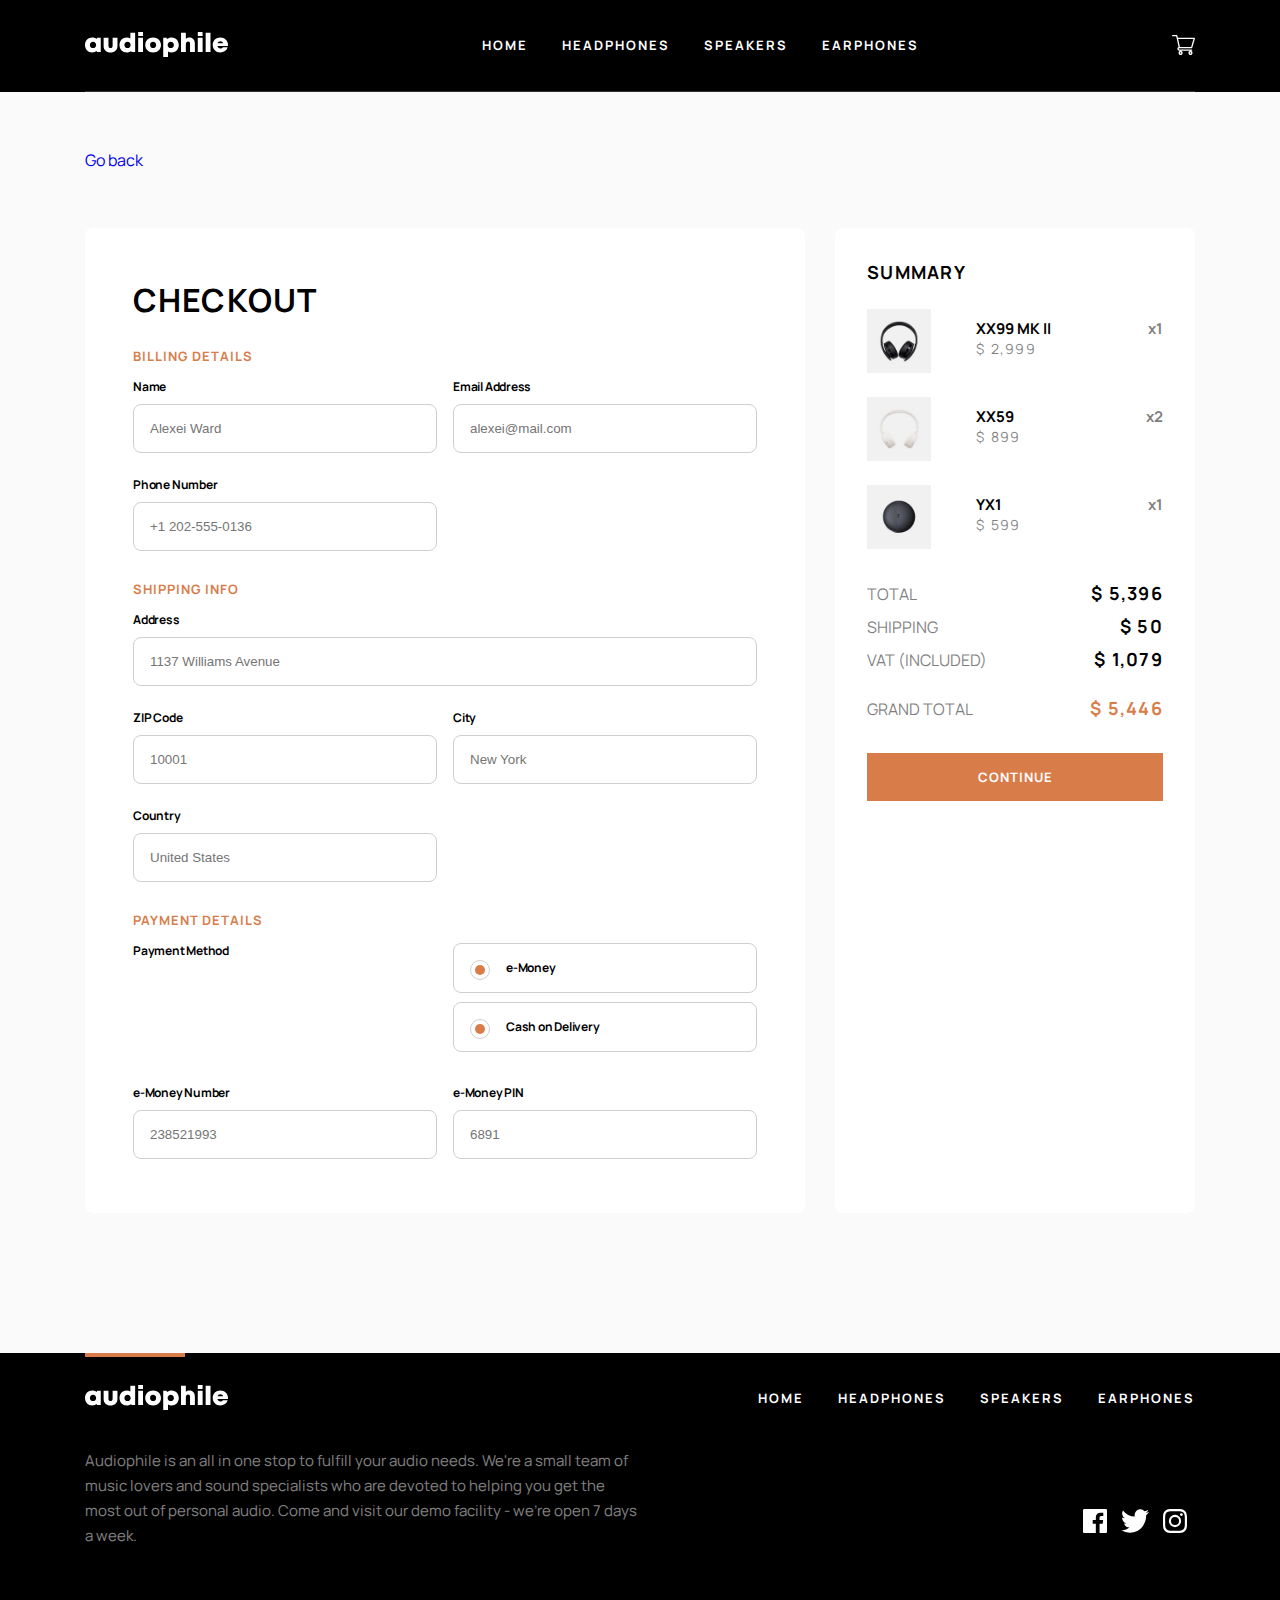
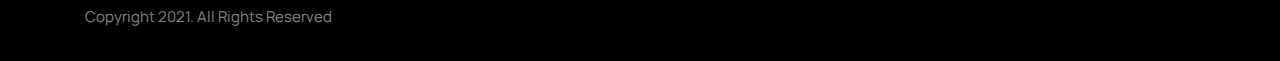
==== src/pages/checkout.html @ 38426586 "checkout page," ====
<!DOCTYPE html>
<html lang="en">
  <head>
    <meta charset="UTF-8" />
    <meta http-equiv="X-UA-Compatible" content="IE=edge" />
    <meta name="viewport" content="width=device-width, initial-scale=1.0" />
    <title>Audiophile</title>
    <link rel="stylesheet" href="../../assets/css/global.css" />
  </head>
  <body id="checkout-body">
    <header id="categories-header">
      <div class="container">
        <div class="logo">
          <a href="index.html">
            <img src="../../assets/images/shared/desktop/logo.svg" alt="logo" />
          </a>
        </div>
        <nav>
          <ul>
            <li>
              <a href="../../index.html">home</a>
            </li>
            <li>
              <a href="headphones.html">headphones</a>
            </li>
            <li>
              <a href="speakers.html">speakers</a>
            </li>
            <li>
              <a href="earphones.html">earphones</a>
            </li>
          </ul>
        </nav>
        <div class="cart" id="myBtn">
          <a href="#">
            <img
              src="../../assets/images/shared/desktop/icon-cart.svg"
              alt="cart"
            />
          </a>
        </div>
      </div>
    </header>
    <main>
      <section class="go-back">
        <div class="container">
          <a href="../../index.html">Go back</a>
        </div>
      </section>
      <section class="checkout">
        <div class="container">
          <form>
            <div class="checkout-details">
              <h1>checkout</h1>
              <fieldset class="billing-details">
                <legend>billing details</legend>
                <div class="fields">
                  <div class="input">
                    <label for="name">Name</label>
                    <input type="text" name="name" placeholder="Alexei Ward" />
                  </div>
                  <div class="input">
                    <label for="email">Email Address</label>
                    <input
                      type="email"
                      name="email"
                      placeholder="alexei@mail.com"
                    />
                  </div>
                  <div class="input">
                    <label for="phone">Phone Number</label>
                    <input
                      type="number"
                      name="phone"
                      placeholder="+1 202-555-0136"
                    />
                  </div>
                </div>
              </fieldset>
              <fieldset class="shipping-info">
                <legend>shipping info</legend>
                <div class="fields">
                  <div class="input">
                    <label for="address">Address</label>
                    <input
                      type="text"
                      name="address"
                      placeholder="1137 Williams Avenue"
                    />
                  </div>
                  <div class="input">
                    <label for="zip">ZIP Code</label>
                    <input type="number" name="zip" placeholder="10001" />
                  </div>
                  <div class="input">
                    <label for="city">City</label>
                    <input type="text" name="city" placeholder="New York" />
                  </div>
                  <div class="input">
                    <label for="country">Country</label>
                    <input
                      type="text"
                      name="country"
                      placeholder="United States"
                    />
                  </div>
                </div>
              </fieldset>
              <fieldset class="payment-details">
                <legend>payment details</legend>
                <div class="fields">
                  <div class="input">
                    <label for="name">Payment Method</label>
                  </div>
                  <div class="input">
                    <label class="method-radio">
                      <input type="radio" value="e-Money" name="Payment Details"/>
                      <div aria-hidden="true" class="radio-custom default-radio"></div>
                      e-Money
                    </label>
                    <label class="method-radio">
                      <input type="radio" value="Cash on Delivery" name="Payment Details"/>
                      <div aria-hidden="true" class="radio-custom"></div>
                      Cash on Delivery
                    </label>
                  </div>
                  <div class="input emoney-method">
                    <label for="emoney">e-Money Number</label>
                    <input
                      type="number"
                      name="emoney"
                      placeholder="238521993"
                    />
                  </div>
                  <div class="input emoney-method">
                    <label for="pin">e-Money PIN</label>
                    <input type="number" name="pin" placeholder="6891" />
                  </div>
                  <div class="cash-on-delivery hidden">
                      <img src="../../assets/images/shared/desktop/icon-cash-on-delivery.svg" alt="cash">
                      <p>The ‘Cash on Delivery’ option enables you to pay in cash when our delivery courier arrives at your residence. Just make sure your address is correct so that your order will not be cancelled.</p>
                  </div>
                </div>
              </fieldset>
            </div>
            <div class="summary">
                <h2>summary</h2>
                <div class="products">
                    <div class="product">
                        <img src="../../assets/images/cart/image-xx99-mark-two-headphones.jpg" alt="speaker">
                        <div class="info">
                            <div class="title">
                                <p class="product-title">XX99 MK II</p>
                                <p class="count">x1</p>
                            </div>
                            <div class="price">
                                <span>2,999</span>
                            </div>
                        </div>
                    </div>
                    <div class="product">
                        <img src="../../assets/images/cart/image-xx59-headphones.jpg" alt="speaker">
                        <div class="info">
                            <div class="title">
                                <p class="product-title">XX59</p>
                                <p class="count">x2</p>
                            </div>
                            <div class="price">
                                <span>899</span>
                            </div>
                        </div>
                    </div>
                    <div class="product">
                        <img src="../../assets/images/cart/image-yx1-earphones.jpg" alt="speaker">
                        <div class="info">
                            <div class="title">
                                <p class="product-title">YX1</p>
                                <p class="count">x1</p>
                            </div>
                            <div class="price">
                                <span>599</span>
                            </div>
                        </div>
                    </div>
                </div>
                <div class="cart-info">
                    <div class="total">
                        <p>total</p>
                        <div class="price">
                            <span>5,396</span>
                        </div>
                    </div>
                    <div class="shipping">
                        <p>shipping</p>
                        <div class="price">
                            <span>50</span>
                        </div>
                    </div>
                    <div class="vat">
                        <p>vat (included)</p>
                        <div class="price">
                            <span>1,079</span>
                        </div>
                    </div>
                    <div class="grand-total">
                        <p>grand total</p>
                        <div class="price">
                            <span>5,446</span>
                        </div>
                    </div>
                </div>
                <div class="continue">
                    <button type="button">continue</button>
                </div>
            </div>
          </form>
        </div>
      </section>
    </main>

    <footer>
      <div class="container">
        <div class="rect"></div>
        <div class="navigation">
          <div class="logo">
            <a href="index.html">
              <img
                src="../../assets/images/shared/desktop/logo.svg"
                alt="logo"
              />
            </a>
          </div>
          <nav>
            <ul>
              <li>
                <a href="../../index.html">home</a>
              </li>
              <li>
                <a href="headphones.html">headphones</a>
              </li>
              <li>
                <a href="speakers.html">speakers</a>
              </li>
              <li>
                <a href="earphones.html">earphones</a>
              </li>
            </ul>
          </nav>
        </div>
        <div class="info">
          <div class="about">
            <p class="about-text">
              Audiophile is an all in one stop to fulfill your audio needs.
              We're a small team of music lovers and sound specialists who are
              devoted to helping you get the most out of personal audio. Come
              and visit our demo facility - we’re open 7 days a week.
            </p>
            <p class="copyright">Copyright 2021. All Rights Reserved</p>
          </div>
          <div class="social">
            <a href=""
              ><img
                src="../../assets/images/shared/desktop/icon-facebook.svg"
                alt="icon-facebook"
            /></a>
            <a href=""
              ><img
                src="../../assets/images/shared/desktop/icon-twitter.svg"
                alt="icon-twitter"
            /></a>
            <a href=""
              ><img
                src="../../assets/images/shared/desktop/icon-instagram.svg"
                alt="icon-instagram"
            /></a>
          </div>
        </div>
      </div>
    </footer>
    <script src="../js/script.js"></script>
  </body>
</html>
---- assets/css/global.css ----
/*#region fonts*/
@font-face {
  font-family: "Manrope-regular";
  src: url("../../assets/fonts/manrope-regular/Manrope-Regular.woff2") format("woff2"), url("../../assets/fonts/manrope-regular/Manrope-Regular.woff") format("woff"), url("../../assets/fonts/manrope-regular/Manrope-Regular.ttf") format("truetype");
  font-weight: normal;
  font-style: normal;
  font-display: swap;
}

@font-face {
  font-family: "Manrope-bold";
  src: url("../../assets/fonts/manrope-bold/Manrope-Bold.woff2") format("woff2"), url("../../assets/fonts/manrope-bold/Manrope-Bold.woff") format("woff"), url("../../assets/fonts/manrope-bold/Manrope-Bold.ttf") format("truetype");
  font-weight: bold;
  font-style: normal;
  font-display: swap;
}

/*#endregion fonts*/
/*#region colors*/
/*#endregion colors*/
/*#region mixins*/
/*#endregion mixins*/
/*#region resetScss*/
html,
body,
div,
span,
applet,
object,
iframe,
h1,
h2,
h3,
h4,
h5,
h6,
p,
blockquote,
pre,
a,
abbr,
acronym,
address,
big,
cite,
code,
del,
dfn,
em,
img,
ins,
kbd,
q,
s,
samp,
small,
strike,
strong,
sub,
sup,
tt,
var,
b,
u,
i,
center,
dl,
dt,
dd,
ol,
ul,
li,
fieldset,
form,
label,
legend,
table,
caption,
tbody,
tfoot,
thead,
tr,
th,
td,
article,
aside,
canvas,
details,
embed,
figure,
figcaption,
footer,
header,
hgroup,
menu,
nav,
output,
ruby,
section,
summary,
time,
mark,
audio,
video {
  margin: 0;
  padding: 0;
  border: 0;
  font-size: 100%;
  font: inherit;
  vertical-align: baseline;
}

/* HTML5 display-role reset for older browsers */
article,
aside,
details,
figcaption,
figure,
footer,
header,
hgroup,
menu,
nav,
section {
  display: block;
}

body {
  line-height: 1;
}

ol,
ul {
  list-style: none;
}

blockquote,
q {
  quotes: none;
}

blockquote:before, blockquote:after {
  content: "";
  content: none;
}

q:before, q:after {
  content: "";
  content: none;
}

table {
  border-collapse: collapse;
  border-spacing: 0;
}

a {
  text-decoration: none;
}

* {
  -webkit-box-sizing: border-box;
          box-sizing: border-box;
}

/*#endregion resetScss*/
.container {
  max-width: 1110px;
  width: 100%;
  margin: 0 auto;
}

.modal {
  position: fixed;
  /* Stay in place */
  z-index: 1;
  /* Sit on top */
  padding-top: 100px;
  /* Location of the box */
  left: 0;
  top: 0;
  width: 100%;
  /* Full width */
  height: 100%;
  /* Full height */
  overflow: auto;
  /* Enable scroll if needed */
  background-color: black;
  /* Fallback color */
  background-color: rgba(0, 0, 0, 0.4);
  /* Black w/ opacity */
}

/* Modal Content */
.modal-content {
  background-color: #fefefe;
  margin: auto;
  padding: 20px;
  border: 1px solid #888;
  width: 80%;
}

/* The Close Button */
.close {
  color: #aaaaaa;
  float: right;
  font-size: 28px;
  font-weight: bold;
}

.close:hover,
.close:focus {
  color: #000;
  text-decoration: none;
  cursor: pointer;
}

.price {
  margin-bottom: 50px;
}

.price span {
  font-family: "manrope-bold";
  font-size: 18px;
  line-height: 25px;
  letter-spacing: 1.28571px;
}

.price span::before {
  content: "$";
  margin-right: 5px;
}

#categories-header {
  background: #000;
}

section.category-heading {
  padding: 97px 0;
  background: #000;
}

section.category-heading .container h1 {
  font-family: "manrope-bold";
  color: #fff;
  font-size: 40px;
  line-height: 44px;
  text-align: center;
  letter-spacing: 1.42857px;
  text-transform: uppercase;
}

section.headphones-first, section.headphones-second, section.headphones-third {
  margin: 160px 0;
}

section.headphones-first .container, section.headphones-second .container, section.headphones-third .container {
  display: -webkit-box;
  display: -ms-flexbox;
  display: flex;
  -webkit-box-pack: justify;
      -ms-flex-pack: justify;
          justify-content: space-between;
  -webkit-box-align: center;
      -ms-flex-align: center;
          align-items: center;
}

section.headphones-first .container div, section.headphones-second .container div, section.headphones-third .container div {
  width: 49%;
}

section.headphones-first .container img, section.headphones-second .container img, section.headphones-third .container img {
  width: 100%;
}

section.headphones-first .container .text-content, section.headphones-second .container .text-content, section.headphones-third .container .text-content {
  color: #000;
  width: 100%;
}

section.headphones-first .container .text-content h3, section.headphones-second .container .text-content h3, section.headphones-third .container .text-content h3 {
  line-height: 19px;
  letter-spacing: 10px;
  text-transform: uppercase;
  opacity: 0.5;
}

section.headphones-first .container .text-content h1, section.headphones-second .container .text-content h1, section.headphones-third .container .text-content h1 {
  font-family: "manrope-bold";
  font-size: 56px;
  line-height: 58px;
  letter-spacing: 2px;
  text-transform: uppercase;
  margin: 24px 0;
}

section.headphones-first .container .text-content p, section.headphones-second .container .text-content p, section.headphones-third .container .text-content p {
  opacity: 0.75;
  font-size: 15px;
  line-height: 25px;
  margin-bottom: 40px;
}

section.headphones-first .container .text-content button, section.headphones-second .container .text-content button, section.headphones-third .container .text-content button {
  text-transform: uppercase;
  border: none;
  outline: none;
  background: #d87d4a;
  color: #fff;
  font-family: "manrope-bold";
  font-size: 13px;
  line-height: 18px;
  letter-spacing: 1px;
  padding: 15px 30px;
  cursor: pointer;
}

section.headphones-first .container .text-content button:hover, section.headphones-second .container .text-content button:hover, section.headphones-third .container .text-content button:hover {
  background: #fbaf85;
}

section.headphones-first .container div, section.headphones-second .container div, section.headphones-third .container div {
  width: 45%;
}

section.headphones-first h3, section.headphones-second h3, section.headphones-third h3 {
  color: #d87d4a;
}

section.categories-audio-gear {
  margin: 160px 0;
}

section.earphones-first {
  margin: 160px 0;
}

section.earphones-first .container {
  display: -webkit-box;
  display: -ms-flexbox;
  display: flex;
  -webkit-box-pack: justify;
      -ms-flex-pack: justify;
          justify-content: space-between;
  -webkit-box-align: center;
      -ms-flex-align: center;
          align-items: center;
}

section.earphones-first .container div {
  width: 49%;
}

section.earphones-first .container img {
  width: 100%;
}

section.earphones-first .container .text-content {
  color: #000;
  width: 100%;
}

section.earphones-first .container .text-content h3 {
  line-height: 19px;
  letter-spacing: 10px;
  text-transform: uppercase;
  opacity: 0.5;
}

section.earphones-first .container .text-content h1 {
  font-family: "manrope-bold";
  font-size: 56px;
  line-height: 58px;
  letter-spacing: 2px;
  text-transform: uppercase;
  margin: 24px 0;
}

section.earphones-first .container .text-content p {
  opacity: 0.75;
  font-size: 15px;
  line-height: 25px;
  margin-bottom: 40px;
}

section.earphones-first .container .text-content button {
  text-transform: uppercase;
  border: none;
  outline: none;
  background: #d87d4a;
  color: #fff;
  font-family: "manrope-bold";
  font-size: 13px;
  line-height: 18px;
  letter-spacing: 1px;
  padding: 15px 30px;
  cursor: pointer;
}

section.earphones-first .container .text-content button:hover {
  background: #fbaf85;
}

section.earphones-first .container div {
  width: 45%;
}

section.earphones-first h3 {
  color: #d87d4a;
}

section.speakers-first, section.speakers-second {
  margin: 160px 0;
}

section.speakers-first .container, section.speakers-second .container {
  display: -webkit-box;
  display: -ms-flexbox;
  display: flex;
  -webkit-box-pack: justify;
      -ms-flex-pack: justify;
          justify-content: space-between;
  -webkit-box-align: center;
      -ms-flex-align: center;
          align-items: center;
}

section.speakers-first .container div, section.speakers-second .container div {
  width: 49%;
}

section.speakers-first .container img, section.speakers-second .container img {
  width: 100%;
}

section.speakers-first .container .text-content, section.speakers-second .container .text-content {
  color: #000;
  width: 100%;
}

section.speakers-first .container .text-content h3, section.speakers-second .container .text-content h3 {
  line-height: 19px;
  letter-spacing: 10px;
  text-transform: uppercase;
  opacity: 0.5;
}

section.speakers-first .container .text-content h1, section.speakers-second .container .text-content h1 {
  font-family: "manrope-bold";
  font-size: 56px;
  line-height: 58px;
  letter-spacing: 2px;
  text-transform: uppercase;
  margin: 24px 0;
}

section.speakers-first .container .text-content p, section.speakers-second .container .text-content p {
  opacity: 0.75;
  font-size: 15px;
  line-height: 25px;
  margin-bottom: 40px;
}

section.speakers-first .container .text-content button, section.speakers-second .container .text-content button {
  text-transform: uppercase;
  border: none;
  outline: none;
  background: #d87d4a;
  color: #fff;
  font-family: "manrope-bold";
  font-size: 13px;
  line-height: 18px;
  letter-spacing: 1px;
  padding: 15px 30px;
  cursor: pointer;
}

section.speakers-first .container .text-content button:hover, section.speakers-second .container .text-content button:hover {
  background: #fbaf85;
}

section.speakers-first .container div, section.speakers-second .container div {
  width: 45%;
}

section.speakers-first h3, section.speakers-second h3 {
  color: #d87d4a;
}

section.go-back {
  margin: 60px 0;
}

section.headphones-first-detail {
  margin: 60px 0;
}

section.headphones-first-detail .container .text-container .text-content .buttons {
  width: 65%;
  display: -webkit-box;
  display: -ms-flexbox;
  display: flex;
}

section.headphones-first-detail .container .text-container .text-content .buttons .count {
  display: -webkit-box;
  display: -ms-flexbox;
  display: flex;
  -webkit-box-pack: start;
      -ms-flex-pack: start;
          justify-content: flex-start;
}

section.headphones-first-detail .container .text-container .text-content .buttons .count button,
section.headphones-first-detail .container .text-container .text-content .buttons .count input {
  width: 40px;
  padding: 0;
  background: #f1f1f1;
}

section.headphones-first-detail .container .text-container .text-content .buttons .count button {
  color: rgba(0, 0, 0, 0.25);
}

section.headphones-first-detail .container .text-container .text-content .buttons .count button:hover {
  color: #d87d4a;
  background: #e4e4e4;
}

section.headphones-first-detail .container .text-container .text-content .buttons .count input {
  border: 0;
  text-align: center;
}

section.headphones-first-detail .container .text-container .text-content .buttons .count input[type="number"]::-webkit-inner-spin-button {
  -webkit-appearance: none;
}

section.features .container {
  display: -webkit-box;
  display: -ms-flexbox;
  display: flex;
  -webkit-box-pack: justify;
      -ms-flex-pack: justify;
          justify-content: space-between;
}

section.features .container #features {
  width: 60%;
}

section.features .container #features p {
  margin-top: 32px;
  opacity: 0.5;
}

section.features .container div h2 {
  font-family: "manrope-bold";
  margin-bottom: 32px;
  font-size: 32px;
  line-height: 36px;
  letter-spacing: 1.14286px;
  text-transform: uppercase;
}

section.features .container #in-the-box {
  width: 30%;
}

section.features .container #in-the-box ul li {
  margin-bottom: 8px;
  color: rgba(0, 0, 0, 0.5);
}

section.features .container #in-the-box ul li span {
  color: #d87d4a;
  margin-right: 24px;
}

section.products-gallery {
  margin: 160px 0;
}

section.products-gallery .container {
  display: -ms-grid;
  display: grid;
  -ms-grid-rows: 1fr 1fr;
      grid-template-rows: 1fr 1fr;
  -ms-grid-columns: 445px 640px;
      grid-template-columns: 445px 640px;
  gap: 32px;
}

section.products-gallery .container div img {
  border-radius: 8px;
}

section.products-gallery .container #third {
  -ms-grid-column: 2;
  grid-column: 2;
  -ms-grid-row: 1;
  -ms-grid-row-span: 2;
  grid-row: 1/3;
}

section.also-like h2 {
  text-align: center;
  font-family: "manrope-bold";
  font-size: 32px;
  line-height: 36px;
  letter-spacing: 1.14286px;
  text-transform: uppercase;
  margin-bottom: 64px;
}

section.also-like .container {
  display: -ms-grid;
  display: grid;
  -ms-grid-columns: (minmax(350px, 1fr))[auto-fit];
      grid-template-columns: repeat(auto-fit, minmax(350px, 1fr));
  gap: 30px;
}

section.also-like .container .product-container {
  width: 100%;
  display: -webkit-box;
  display: -ms-flexbox;
  display: flex;
  -webkit-box-pack: justify;
      -ms-flex-pack: justify;
          justify-content: space-between;
  -webkit-box-align: center;
      -ms-flex-align: center;
          align-items: center;
  -webkit-box-orient: vertical;
  -webkit-box-direction: normal;
      -ms-flex-direction: column;
          flex-direction: column;
}

section.also-like .container .product-container .image-container {
  width: 100%;
}

section.also-like .container .product-container .image-container img {
  width: 100%;
  -o-object-fit: contain;
     object-fit: contain;
}

section.also-like .container .product-container h2 {
  font-family: "manrope-bold";
  font-size: 24px;
  line-height: 33px;
  text-align: center;
  letter-spacing: 1.71429px;
  text-transform: uppercase;
  margin: 40px 0;
}

section.also-like .container .product-container button {
  text-transform: uppercase;
  border: none;
  outline: none;
  background: #d87d4a;
  color: #fff;
  font-family: "manrope-bold";
  font-size: 13px;
  line-height: 18px;
  letter-spacing: 1px;
  padding: 15px 30px;
  cursor: pointer;
}

section.also-like .container .product-container button:hover {
  background: #fbaf85;
}

#checkout-body {
  background: #fafafa;
}

section.checkout {
  margin-bottom: 140px;
}

section.checkout .container form {
  display: -ms-grid;
  display: grid;
  -ms-grid-columns: 2fr 1fr;
      grid-template-columns: 2fr 1fr;
  gap: 30px;
}

section.checkout .container form .checkout-details {
  background: #fff;
  padding: 54px 48px;
  border-radius: 8px;
}

section.checkout .container form .checkout-details h1 {
  font-family: "manrope-bold";
  font-size: 32px;
  line-height: 36px;
  letter-spacing: 1.14286px;
  text-transform: uppercase;
}

section.checkout .container form .checkout-details fieldset {
  margin-top: 32px;
}

section.checkout .container form .checkout-details fieldset legend {
  font-family: "manrope-bold";
  text-transform: uppercase;
  color: #d87d4a;
  font-size: 0.8125rem;
  letter-spacing: 0.0581rem;
  margin-bottom: 1rem;
}

section.checkout .container form .checkout-details fieldset .fields {
  display: -ms-grid;
  display: grid;
  -ms-grid-columns: (minmax(280px, 1fr))[auto-fit];
      grid-template-columns: repeat(auto-fit, minmax(280px, 1fr));
  gap: 24px 16px;
}

section.checkout .container form .checkout-details fieldset .fields .input {
  display: -webkit-box;
  display: -ms-flexbox;
  display: flex;
  -webkit-box-orient: vertical;
  -webkit-box-direction: normal;
      -ms-flex-direction: column;
          flex-direction: column;
}

section.checkout .container form .checkout-details fieldset .fields .input label {
  font-family: "manrope-bold";
  margin-bottom: 9px;
  font-size: 12px;
  line-height: 16px;
  letter-spacing: -0.214286px;
}

section.checkout .container form .checkout-details fieldset .fields .input input {
  padding: 1rem 0 1rem 1rem;
  border: 1px solid #CFCFCF;
  border-radius: 8px;
}

section.checkout .container form .checkout-details .shipping-info .fields .input:first-child {
  -ms-grid-column: 1;
  -ms-grid-column-span: 2;
  grid-column: 1/3;
}

section.checkout .container form .checkout-details .payment-details .method-radio {
  border: 1px solid;
  border-color: #CFCFCF;
  padding: 1rem 0 1rem 3.25rem;
  border-radius: 0.5rem;
  font-size: 0.875rem;
  display: block;
  position: relative;
  margin-bottom: 1rem;
  cursor: pointer;
}

section.checkout .container form .checkout-details .payment-details .method-radio input {
  border: 0px;
  clip: rect(0px, 0px, 0px, 0px);
  height: 1px;
  width: 1px;
  margin: -1px;
  padding: 0px;
  overflow: hidden;
  white-space: nowrap;
  position: absolute;
}

section.checkout .container form .checkout-details .payment-details .method-radio .radio-custom {
  display: -webkit-box;
  display: -ms-flexbox;
  display: flex;
  -webkit-box-pack: center;
      -ms-flex-pack: center;
          justify-content: center;
  -webkit-box-align: center;
      -ms-flex-align: center;
          align-items: center;
  width: 20px;
  height: 20px;
  border: 1px solid;
  border-color: #CFCFCF;
  border-radius: 50%;
  position: absolute;
  left: 1rem;
}

section.checkout .container form .checkout-details .payment-details .method-radio .radio-custom::after {
  content: "";
  position: absolute;
  background: #d87d4a;
  width: 10px;
  height: 10px;
  border-radius: 50%;
  -webkit-transition: -webkit-transform 0.3s linear;
  transition: -webkit-transform 0.3s linear;
  transition: transform 0.3s linear;
  transition: transform 0.3s linear, -webkit-transform 0.3s linear;
}

section.checkout .container form .checkout-details .payment-details .cash-on-delivery {
  -ms-grid-column: 1;
  -ms-grid-column-span: 2;
  grid-column: 1/3;
  gap: 32px;
  display: -webkit-box;
  display: -ms-flexbox;
  display: flex;
}

section.checkout .container form .checkout-details .payment-details .hidden {
  display: none;
}

section.checkout .container form .summary {
  background: #fff;
  border-radius: 8px;
  padding: 32px;
}

section.checkout .container form .summary h2 {
  font-family: "manrope-bold";
  font-size: 18px;
  line-height: 25px;
  letter-spacing: 1.28571px;
  text-transform: uppercase;
}

section.checkout .container form .summary .products .product {
  display: -ms-grid;
  display: grid;
  -ms-grid-columns: 1fr 2fr;
      grid-template-columns: 1fr 2fr;
  -webkit-box-align: center;
      -ms-flex-align: center;
          align-items: center;
  margin-top: 24px;
  gap: 16px;
}

section.checkout .container form .summary .products .product img {
  width: 4rem;
}

section.checkout .container form .summary .products .product .info .title {
  display: -webkit-box;
  display: -ms-flexbox;
  display: flex;
  -webkit-box-pack: justify;
      -ms-flex-pack: justify;
          justify-content: space-between;
  font-family: "manrope-bold";
  font-size: 15px;
}

section.checkout .container form .summary .products .product .info .title .product-title {
  text-transform: uppercase;
}

section.checkout .container form .summary .products .product .info .title .count {
  opacity: 0.5;
}

section.checkout .container form .summary .products .product .info .price {
  margin-bottom: 0;
}

section.checkout .container form .summary .products .product .info .price span {
  font-family: "manrope-regular";
  font-size: 14px;
  opacity: 0.5;
}

section.checkout .container form .summary .cart-info {
  margin: 32px 0;
}

section.checkout .container form .summary .cart-info > div {
  display: -webkit-box;
  display: -ms-flexbox;
  display: flex;
  -webkit-box-pack: justify;
      -ms-flex-pack: justify;
          justify-content: space-between;
  -webkit-box-align: center;
      -ms-flex-align: center;
          align-items: center;
  margin-bottom: 8px;
}

section.checkout .container form .summary .cart-info > div p {
  text-transform: uppercase;
  opacity: 0.5;
}

section.checkout .container form .summary .cart-info > div .price {
  margin-bottom: 0;
}

section.checkout .container form .summary .cart-info .grand-total {
  margin-top: 24px;
}

section.checkout .container form .summary .cart-info .grand-total .price {
  color: #d87d4a;
}

section.checkout .container form .summary .continue button {
  text-transform: uppercase;
  border: none;
  outline: none;
  background: #d87d4a;
  color: #fff;
  font-family: "manrope-bold";
  font-size: 13px;
  line-height: 18px;
  letter-spacing: 1px;
  padding: 15px 30px;
  cursor: pointer;
  width: 100%;
}

section.checkout .container form .summary .continue button:hover {
  background: #fbaf85;
}

body {
  font-family: "manrope-regular";
}

body header {
  background: #191919;
  width: 100%;
}

body header .container {
  padding: 32px 0;
  border-bottom: 1px solid rgba(255, 255, 255, 0.2);
  display: -webkit-box;
  display: -ms-flexbox;
  display: flex;
  -webkit-box-pack: justify;
      -ms-flex-pack: justify;
          justify-content: space-between;
  -webkit-box-align: center;
      -ms-flex-align: center;
          align-items: center;
}

body header .container nav ul {
  display: -webkit-box;
  display: -ms-flexbox;
  display: flex;
}

body header .container nav ul li {
  margin: 0 17px;
}

body header .container nav ul li a {
  color: #fff;
  text-transform: uppercase;
  font-family: "manrope-bold";
  letter-spacing: 2px;
  line-height: 25px;
  font-size: 13px;
}

body header .container nav ul li a:hover {
  color: #d87d4a;
}

body main section.new-product {
  width: 100%;
  background: url("../../assets/images/home/desktop/image-hero.jpg") no-repeat;
  background-size: cover;
  background-position: bottom;
  padding: 225px 0;
}

body main section.new-product .container {
  display: -webkit-box;
  display: -ms-flexbox;
  display: flex;
  -webkit-box-pack: start;
      -ms-flex-pack: start;
          justify-content: flex-start;
  -webkit-box-align: center;
      -ms-flex-align: center;
          align-items: center;
}

body main section.new-product .container .text-content {
  width: 36%;
  color: #fff;
}

body main section.new-product .container .text-content h3 {
  line-height: 19px;
  letter-spacing: 10px;
  text-transform: uppercase;
  opacity: 0.5;
}

body main section.new-product .container .text-content h1 {
  font-family: "manrope-bold";
  font-size: 56px;
  line-height: 58px;
  letter-spacing: 2px;
  text-transform: uppercase;
  margin: 24px 0;
}

body main section.new-product .container .text-content p {
  width: 87%;
  opacity: 0.75;
  font-size: 15px;
  line-height: 25px;
  margin-bottom: 40px;
}

body main section.new-product .container .text-content button {
  text-transform: uppercase;
  border: none;
  outline: none;
  background: #d87d4a;
  color: #fff;
  font-family: "manrope-bold";
  font-size: 13px;
  line-height: 18px;
  letter-spacing: 1px;
  padding: 15px 30px;
  cursor: pointer;
}

body main section.new-product .container .text-content button:hover {
  background: #fbaf85;
}

body main section.products {
  margin-top: 120px;
}

body main section.products .container {
  display: -webkit-box;
  display: -ms-flexbox;
  display: flex;
  -webkit-box-pack: justify;
      -ms-flex-pack: justify;
          justify-content: space-between;
  position: relative;
}

body main section.products .container a div {
  display: -webkit-box;
  display: -ms-flexbox;
  display: flex;
  -webkit-box-pack: end;
      -ms-flex-pack: end;
          justify-content: flex-end;
  -webkit-box-align: center;
      -ms-flex-align: center;
          align-items: center;
  -webkit-box-orient: vertical;
  -webkit-box-direction: normal;
      -ms-flex-direction: column;
          flex-direction: column;
  width: 350px;
  margin-top: 50px;
  background: #f1f1f1;
  border-radius: 8px;
}

body main section.products .container a div img {
  width: 144px;
  position: absolute;
  top: 0;
}

body main section.products .container a div h2 {
  font-family: "manrope-bold";
  margin-top: 116px;
  margin-bottom: 15px;
  font-size: 18px;
  line-height: 25px;
  letter-spacing: 1.29px;
  text-transform: uppercase;
  color: #000;
}

body main section.products .container a div button {
  text-transform: uppercase;
  border: none;
  outline: none;
  background: none;
  color: black;
  opacity: 0.5;
  font-family: "manrope-bold";
  font-size: 13px;
  line-height: 18px;
  letter-spacing: 1px;
  padding: 15px 30px;
  cursor: pointer;
}

body main section.products .container a div button:hover {
  color: #d87d4a;
}

body main section.products .container a div button span::after {
  content: "";
  border: solid #d87d4a;
  border-width: 0 3px 3px 0;
  display: inline-block;
  padding: 3px;
  margin-left: 14px;
  -webkit-transform: rotate(-45deg);
          transform: rotate(-45deg);
}

body main section.products-layout {
  margin-top: 168px;
  margin-bottom: 200px;
}

body main section.products-layout .container div {
  border-radius: 8px;
}

body main section.products-layout .container .speaker1 {
  background: #d87d4a;
  display: -webkit-box;
  display: -ms-flexbox;
  display: flex;
  -webkit-box-align: center;
      -ms-flex-align: center;
          align-items: center;
  padding: 100px 0;
  color: #fff;
  position: relative;
}

body main section.products-layout .container .speaker1 div {
  width: 50%;
}

body main section.products-layout .container .speaker1 .img-container {
  height: 100%;
  display: -webkit-box;
  display: -ms-flexbox;
  display: flex;
  -webkit-box-pack: center;
      -ms-flex-pack: center;
          justify-content: center;
  -webkit-box-align: end;
      -ms-flex-align: end;
          align-items: flex-end;
  -ms-flex-item-align: end;
      align-self: flex-end;
}

body main section.products-layout .container .speaker1 .img-container img {
  width: 350px;
  position: absolute;
  bottom: -6px;
}

body main section.products-layout .container .speaker1 .text-content h2 {
  font-size: 56px;
  line-height: 58px;
  letter-spacing: 2px;
  text-transform: uppercase;
  font-family: "manrope-bold";
}

body main section.products-layout .container .speaker1 .text-content p {
  width: 60%;
  margin: 24px 0 40px 0;
  opacity: 0.75;
  font-weight: 500;
  font-size: 15px;
  line-height: 25px;
}

body main section.products-layout .container .speaker1 .text-content button {
  text-transform: uppercase;
  border: 1px solid #000;
  outline: none;
  background: none;
  color: #000;
  font-family: "manrope-bold";
  font-size: 13px;
  line-height: 18px;
  letter-spacing: 1px;
  padding: 15px 30px;
  cursor: pointer;
  background: #000;
  color: #fff;
}

body main section.products-layout .container .speaker1 .text-content button:hover {
  background: #000;
  color: white;
}

body main section.products-layout .container .speaker1 .text-content button:hover {
  background: #4c4c4c;
  border: none;
}

body main section.products-layout .container .speaker2 {
  height: 100%;
  background-image: url(../../assets/images/home/desktop/image-speaker-zx7.jpg);
  padding: 101px;
  background-size: 100% 100%;
  background-repeat: no-repeat;
  background-position: left top;
  margin: 48px 0;
}

body main section.products-layout .container .speaker2 .text-content h2 {
  font-family: "manrope-bold";
  font-size: 28px;
  line-height: 38px;
  letter-spacing: 2px;
  text-transform: uppercase;
  margin-bottom: 32px;
}

body main section.products-layout .container .speaker2 .text-content button {
  text-transform: uppercase;
  border: 1px solid #000;
  outline: none;
  background: none;
  color: #000;
  font-family: "manrope-bold";
  font-size: 13px;
  line-height: 18px;
  letter-spacing: 1px;
  padding: 15px 30px;
  cursor: pointer;
}

body main section.products-layout .container .speaker2 .text-content button:hover {
  background: #000;
  color: white;
}

body main section.products-layout .container .earphones {
  display: -webkit-box;
  display: -ms-flexbox;
  display: flex;
  -webkit-box-pack: justify;
      -ms-flex-pack: justify;
          justify-content: space-between;
}

body main section.products-layout .container .earphones div {
  width: 48%;
}

body main section.products-layout .container .earphones img {
  border-radius: 8px;
}

body main section.products-layout .container .earphones .text-container {
  background: #f1f1f1;
  padding-left: 95px;
  display: -webkit-box;
  display: -ms-flexbox;
  display: flex;
  -webkit-box-orient: vertical;
  -webkit-box-direction: normal;
      -ms-flex-direction: column;
          flex-direction: column;
  -webkit-box-pack: center;
      -ms-flex-pack: center;
          justify-content: center;
}

body main section.products-layout .container .earphones .text-container .text-content {
  width: 100%;
}

body main section.products-layout .container .earphones .text-container .text-content h2 {
  font-family: "manrope-bold";
  font-size: 28px;
  line-height: 38px;
  letter-spacing: 2px;
  text-transform: uppercase;
  margin-bottom: 32px;
}

body main section.products-layout .container .earphones .text-container .text-content button {
  text-transform: uppercase;
  border: 1px solid #000;
  outline: none;
  background: none;
  color: #000;
  font-family: "manrope-bold";
  font-size: 13px;
  line-height: 18px;
  letter-spacing: 1px;
  padding: 15px 30px;
  cursor: pointer;
}

body main section.products-layout .container .earphones .text-container .text-content button:hover {
  background: #000;
  color: white;
}

body main section.audio-gear {
  margin-bottom: 200px;
}

body main section.audio-gear .container {
  display: -webkit-box;
  display: -ms-flexbox;
  display: flex;
  -webkit-box-align: center;
      -ms-flex-align: center;
          align-items: center;
}

body main section.audio-gear .container .text-container .text-content {
  width: 80%;
}

body main section.audio-gear .container .text-container .text-content h2 {
  font-family: "manrope-bold";
  font-size: 40px;
  line-height: 44px;
  letter-spacing: 1.42857px;
  text-transform: uppercase;
  margin-bottom: 32px;
}

body main section.audio-gear .container .text-container .text-content h2 strong {
  color: #d87d4a;
}

body main section.audio-gear .container .text-container .text-content p {
  font-size: 15px;
  line-height: 25px;
  opacity: 0.5;
}

body main section.audio-gear .container .img-container img {
  border-radius: 8px;
}

body footer {
  background: black;
  color: #fff;
}

body footer .container {
  padding: 32px 0;
  position: relative;
}

body footer .container .rect {
  width: 100px;
  height: 4px;
  background: #d87d4a;
  position: absolute;
  top: 0;
}

body footer .container .navigation {
  display: -webkit-box;
  display: -ms-flexbox;
  display: flex;
  -webkit-box-pack: justify;
      -ms-flex-pack: justify;
          justify-content: space-between;
  -webkit-box-align: center;
      -ms-flex-align: center;
          align-items: center;
}

body footer .container .navigation nav ul {
  display: -webkit-box;
  display: -ms-flexbox;
  display: flex;
}

body footer .container .navigation nav ul li {
  margin: 0 17px;
}

body footer .container .navigation nav ul li a {
  color: #fff;
  text-transform: uppercase;
  font-family: "manrope-bold";
  letter-spacing: 2px;
  line-height: 25px;
  font-size: 13px;
}

body footer .container .navigation nav ul li a:hover {
  color: #d87d4a;
}

body footer .container .navigation nav ul li:last-child {
  margin-right: 0;
}

body footer .container .info {
  display: -webkit-box;
  display: -ms-flexbox;
  display: flex;
  -webkit-box-align: center;
      -ms-flex-align: center;
          align-items: center;
}

body footer .container .info div {
  width: 50%;
}

body footer .container .info .about {
  margin-top: 36px;
}

body footer .container .info .about .about-text {
  font-weight: 500;
  font-size: 15px;
  line-height: 25px;
  margin-bottom: 56px;
  opacity: 0.5;
}

body footer .container .info .about .copyright {
  font-size: 15px;
  line-height: 25px;
  opacity: 0.5;
}

body footer .container .info .social {
  display: -webkit-box;
  display: -ms-flexbox;
  display: flex;
  -webkit-box-pack: end;
      -ms-flex-pack: end;
          justify-content: flex-end;
}

body footer .container .info .social:nth-child(2) a {
  display: -webkit-box;
  display: -ms-flexbox;
  display: flex;
  -webkit-box-pack: center;
      -ms-flex-pack: center;
          justify-content: center;
  margin: 0 8px;
}

body footer .container .info .social:hover a img {
  background: #d87d4a;
}
/*# sourceMappingURL=global.css.map */
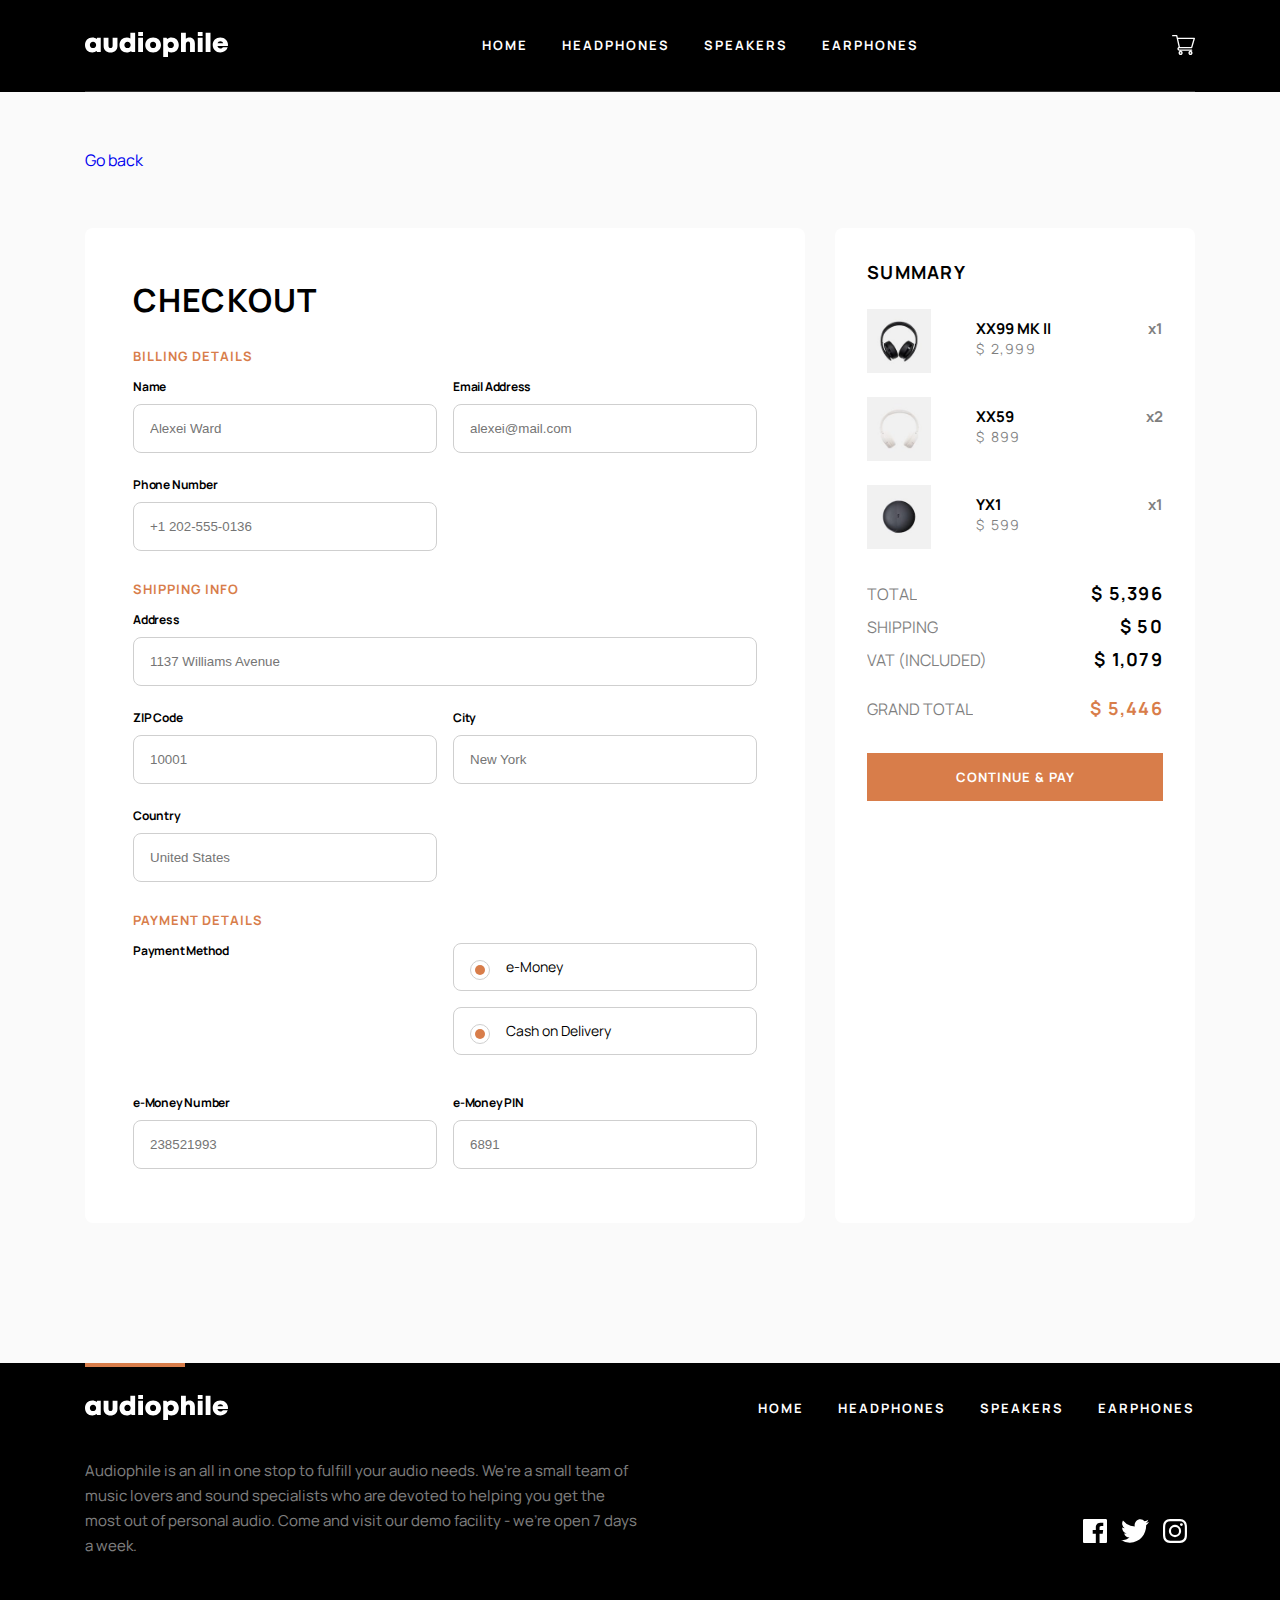
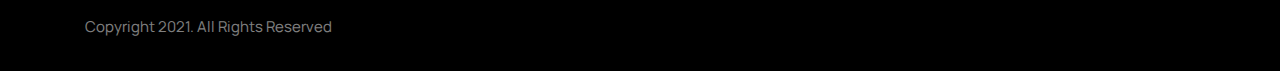
==== commit 51145870: "tablet - home page and categories" ====
--- a/src/pages/checkout.html
+++ b/src/pages/checkout.html
@@ -42,6 +42,77 @@
       </div>
     </header>
     <main>
+      <div id="checkout-modal" class="modal hidden">
+        <div class="container" id="checkout-container">
+          <div class="modal-content" id="modal-content">
+            <img
+              src="../../assets/images/shared/desktop/icon-check-mark.png"
+              alt="check-mark"
+            />
+            <h2>thank you <br />for your order</h2>
+            <p class="message">You will receive an email confirmation shortly.</p>
+            <div class="order-product">
+              <div class="item">
+                <div class="product">
+                  <img
+                    src="../../assets/images/cart/image-yx1-earphones.jpg"
+                    alt="speaker"
+                  />
+                  <div class="info">
+                    <div class="title">
+                      <p class="product-title">YX1</p>
+                      <p class="count">x1</p>
+                    </div>
+                    <div class="price">
+                      <span>599</span>
+                    </div>
+                  </div>
+                </div>
+                <div class="product hidden">
+                  <img
+                    src="../../assets/images/cart/image-yx1-earphones.jpg"
+                    alt="speaker"
+                  />
+                  <div class="info">
+                    <div class="title">
+                      <p class="product-title">YX1</p>
+                      <p class="count">x1</p>
+                    </div>
+                    <div class="price">
+                      <span>599</span>
+                    </div>
+                  </div>
+                </div>
+                <div class="product hidden">
+                  <img
+                    src="../../assets/images/cart/image-yx1-earphones.jpg"
+                    alt="speaker"
+                  />
+                  <div class="info">
+                    <div class="title">
+                      <p class="product-title">YX1</p>
+                      <p class="count">x1</p>
+                    </div>
+                    <div class="price">
+                      <span>599</span>
+                    </div>
+                  </div>
+                </div>
+                <p class="other" id="other-items">and 2 more item(s)</p>
+              </div>
+              <div id="grand-total">
+                <p>grand total</p>
+                <div class="price">
+                  <span>5,446</span>
+                </div>
+              </div>
+            </div>
+            <button type="button" onclick="location.href='../../index.html'">
+              back to home
+            </button>
+          </div>
+        </div>
+      </div>
       <section class="go-back">
         <div class="container">
           <a href="../../index.html">Go back</a>
@@ -56,11 +127,18 @@
                 <legend>billing details</legend>
                 <div class="fields">
                   <div class="input">
-                    <label for="name">Name</label>
+                    <div class="input-top-text">
+                      <label for="name">Name</label>
+                      <p class="hidden">field can not be empty</p>
+                    </div>
                     <input type="text" name="name" placeholder="Alexei Ward" />
                   </div>
                   <div class="input">
-                    <label for="email">Email Address</label>
+                    <div class="input-top-text">
+                      <label for="email">Email Address</label>
+                      <p class="hidden">field can not be empty</p>
+                    </div>
+                    
                     <input
                       type="email"
                       name="email"
@@ -68,7 +146,11 @@
                     />
                   </div>
                   <div class="input">
-                    <label for="phone">Phone Number</label>
+                    
+                    <div class="input-top-text">
+                      <label for="phone">Phone Number</label>
+                      <p class="hidden">field can not be empty</p>
+                    </div>
                     <input
                       type="number"
                       name="phone"
@@ -81,7 +163,11 @@
                 <legend>shipping info</legend>
                 <div class="fields">
                   <div class="input">
-                    <label for="address">Address</label>
+                    
+                    <div class="input-top-text">
+                      <label for="address">Address</label>
+                      <p class="hidden">field can not be empty</p>
+                    </div>
                     <input
                       type="text"
                       name="address"
@@ -89,15 +175,27 @@
                     />
                   </div>
                   <div class="input">
-                    <label for="zip">ZIP Code</label>
+                    
+                    <div class="input-top-text">
+                      <label for="zip">ZIP Code</label>
+                      <p class="hidden">field can not be empty</p>
+                    </div>
                     <input type="number" name="zip" placeholder="10001" />
                   </div>
                   <div class="input">
-                    <label for="city">City</label>
+                    
+                    <div class="input-top-text">
+                      <label for="city">City</label>
+                      <p class="hidden">field can not be empty</p>
+                    </div>
                     <input type="text" name="city" placeholder="New York" />
                   </div>
                   <div class="input">
-                    <label for="country">Country</label>
+                    <div class="input-top-text">
+                      <label for="country">Country</label>
+
+                      <p class="hidden">field can not be empty</p>
+                    </div>
                     <input
                       type="text"
                       name="country"
@@ -110,22 +208,41 @@
                 <legend>payment details</legend>
                 <div class="fields">
                   <div class="input">
-                    <label for="name">Payment Method</label>
+                    <div class="input-top-text">
+                      <label for="name">Payment Method</label>
+                      
+                      <p class="hidden">field can not be empty</p>
+                    </div>
                   </div>
                   <div class="input">
                     <label class="method-radio">
-                      <input type="radio" value="e-Money" name="Payment Details"/>
-                      <div aria-hidden="true" class="radio-custom default-radio"></div>
+                      <input
+                        type="radio"
+                        value="e-Money"
+                        name="Payment Details"
+                      />
+                      <div
+                        aria-hidden="true"
+                        class="radio-custom default-radio"
+                      ></div>
                       e-Money
                     </label>
                     <label class="method-radio">
-                      <input type="radio" value="Cash on Delivery" name="Payment Details"/>
+                      <input
+                        type="radio"
+                        value="Cash on Delivery"
+                        name="Payment Details"
+                      />
                       <div aria-hidden="true" class="radio-custom"></div>
                       Cash on Delivery
                     </label>
                   </div>
                   <div class="input emoney-method">
-                    <label for="emoney">e-Money Number</label>
+                    <div class="input-top-text">
+                      <label for="emoney">e-Money Number</label>
+                      
+                      <p class="hidden">field can not be empty</p>
+                    </div>
                     <input
                       type="number"
                       name="emoney"
@@ -133,85 +250,108 @@
                     />
                   </div>
                   <div class="input emoney-method">
-                    <label for="pin">e-Money PIN</label>
+                    <div class="input-top-text">
+                      <label for="pin">e-Money PIN</label>
+                      
+                      <p class="hidden">field can not be empty</p>
+                    </div>
                     <input type="number" name="pin" placeholder="6891" />
                   </div>
                   <div class="cash-on-delivery hidden">
-                      <img src="../../assets/images/shared/desktop/icon-cash-on-delivery.svg" alt="cash">
-                      <p>The ‘Cash on Delivery’ option enables you to pay in cash when our delivery courier arrives at your residence. Just make sure your address is correct so that your order will not be cancelled.</p>
+                    <img
+                      src="../../assets/images/shared/desktop/icon-cash-on-delivery.svg"
+                      alt="cash"
+                    />
+                    <p>
+                      The ‘Cash on Delivery’ option enables you to pay in cash
+                      when our delivery courier arrives at your residence. Just
+                      make sure your address is correct so that your order will
+                      not be cancelled.
+                    </p>
                   </div>
                 </div>
               </fieldset>
             </div>
             <div class="summary">
-                <h2>summary</h2>
-                <div class="products">
-                    <div class="product">
-                        <img src="../../assets/images/cart/image-xx99-mark-two-headphones.jpg" alt="speaker">
-                        <div class="info">
-                            <div class="title">
-                                <p class="product-title">XX99 MK II</p>
-                                <p class="count">x1</p>
-                            </div>
-                            <div class="price">
-                                <span>2,999</span>
-                            </div>
-                        </div>
-                    </div>
-                    <div class="product">
-                        <img src="../../assets/images/cart/image-xx59-headphones.jpg" alt="speaker">
-                        <div class="info">
-                            <div class="title">
-                                <p class="product-title">XX59</p>
-                                <p class="count">x2</p>
-                            </div>
-                            <div class="price">
-                                <span>899</span>
-                            </div>
-                        </div>
-                    </div>
-                    <div class="product">
-                        <img src="../../assets/images/cart/image-yx1-earphones.jpg" alt="speaker">
-                        <div class="info">
-                            <div class="title">
-                                <p class="product-title">YX1</p>
-                                <p class="count">x1</p>
-                            </div>
-                            <div class="price">
-                                <span>599</span>
-                            </div>
-                        </div>
-                    </div>
-                </div>
-                <div class="cart-info">
-                    <div class="total">
-                        <p>total</p>
-                        <div class="price">
-                            <span>5,396</span>
-                        </div>
-                    </div>
-                    <div class="shipping">
-                        <p>shipping</p>
-                        <div class="price">
-                            <span>50</span>
-                        </div>
-                    </div>
-                    <div class="vat">
-                        <p>vat (included)</p>
-                        <div class="price">
-                            <span>1,079</span>
-                        </div>
-                    </div>
-                    <div class="grand-total">
-                        <p>grand total</p>
-                        <div class="price">
-                            <span>5,446</span>
-                        </div>
-                    </div>
-                </div>
-                <div class="continue">
-                    <button type="button">continue</button>
-                </div>
+              <h2>summary</h2>
+              <div class="products">
+                <div class="product">
+                  <img
+                    src="../../assets/images/cart/image-xx99-mark-two-headphones.jpg"
+                    alt="speaker"
+                  />
+                  <div class="info">
+                    <div class="title">
+                      <p class="product-title">XX99 MK II</p>
+                      <p class="count">x1</p>
+                    </div>
+                    <div class="price">
+                      <span>2,999</span>
+                    </div>
+                  </div>
+                </div>
+                <div class="product">
+                  <img
+                    src="../../assets/images/cart/image-xx59-headphones.jpg"
+                    alt="speaker"
+                  />
+                  <div class="info">
+                    <div class="title">
+                      <p class="product-title">XX59</p>
+                      <p class="count">x2</p>
+                    </div>
+                    <div class="price">
+                      <span>899</span>
+                    </div>
+                  </div>
+                </div>
+                <div class="product">
+                  <img
+                    src="../../assets/images/cart/image-yx1-earphones.jpg"
+                    alt="speaker"
+                  />
+                  <div class="info">
+                    <div class="title">
+                      <p class="product-title">YX1</p>
+                      <p class="count">x1</p>
+                    </div>
+                    <div class="price">
+                      <span>599</span>
+                    </div>
+                  </div>
+                </div>
+              </div>
+              <div class="cart-info">
+                <div class="total">
+                  <p>total</p>
+                  <div class="price">
+                    <span>5,396</span>
+                  </div>
+                </div>
+                <div class="shipping">
+                  <p>shipping</p>
+                  <div class="price">
+                    <span>50</span>
+                  </div>
+                </div>
+                <div class="vat">
+                  <p>vat (included)</p>
+                  <div class="price">
+                    <span>1,079</span>
+                  </div>
+                </div>
+                <div class="grand-total">
+                  <p>grand total</p>
+                  <div class="price">
+                    <span>5,446</span>
+                  </div>
+                </div>
+              </div>
+              <div class="continue">
+                <button type="button" id="checkoutButton">
+                  continue & pay
+                </button>
+              </div>
             </div>
           </form>
         </div>
--- a/assets/css/global.css
+++ b/assets/css/global.css
@@ -20,6 +20,10 @@
 /*#endregion colors*/
 /*#region mixins*/
 /*#endregion mixins*/
+.hidden {
+  display: none;
+}
+
 /*#region resetScss*/
 html,
 body,
@@ -170,6 +174,51 @@
   margin: 0 auto;
 }
 
+.product {
+  display: -ms-grid;
+  display: grid;
+  -ms-grid-columns: 1fr 2fr;
+      grid-template-columns: 1fr 2fr;
+  -webkit-box-align: center;
+      -ms-flex-align: center;
+          align-items: center;
+  margin-top: 24px;
+  gap: 16px;
+}
+
+.product img {
+  width: 4rem;
+}
+
+.product .info .title {
+  display: -webkit-box;
+  display: -ms-flexbox;
+  display: flex;
+  -webkit-box-pack: justify;
+      -ms-flex-pack: justify;
+          justify-content: space-between;
+  font-family: "manrope-bold";
+  font-size: 15px;
+}
+
+.product .info .title .product-title {
+  text-transform: uppercase;
+}
+
+.product .info .title .count {
+  opacity: 0.5;
+}
+
+.product .info .price {
+  margin-bottom: 0;
+}
+
+.product .info .price span {
+  font-family: "manrope-regular";
+  font-size: 14px;
+  opacity: 0.5;
+}
+
 .modal {
   position: fixed;
   /* Stay in place */
@@ -191,13 +240,140 @@
   /* Black w/ opacity */
 }
 
-/* Modal Content */
-.modal-content {
-  background-color: #fefefe;
-  margin: auto;
-  padding: 20px;
-  border: 1px solid #888;
-  width: 80%;
+.modal .container {
+  display: -webkit-box;
+  display: -ms-flexbox;
+  display: flex;
+  -webkit-box-pack: end;
+      -ms-flex-pack: end;
+          justify-content: flex-end;
+}
+
+.modal .container .modal-content {
+  width: 400px;
+  background-color: #fff;
+  border-radius: 8px;
+  padding: 32px;
+}
+
+.modal .container .modal-content .cart-title {
+  display: -webkit-box;
+  display: -ms-flexbox;
+  display: flex;
+  -webkit-box-pack: justify;
+      -ms-flex-pack: justify;
+          justify-content: space-between;
+  -webkit-box-align: center;
+      -ms-flex-align: center;
+          align-items: center;
+}
+
+.modal .container .modal-content .cart-title h2 {
+  font-family: "manrope-bold";
+  font-size: 18px;
+  letter-spacing: 1.28571px;
+  text-transform: uppercase;
+}
+
+.modal .container .modal-content .cart-title p {
+  background: none;
+  outline: none;
+  border: none;
+  cursor: pointer;
+  text-decoration: underline;
+  opacity: 0.5;
+}
+
+.modal .container .modal-content .cart-title p::first-letter {
+  text-transform: uppercase;
+}
+
+.modal .container .modal-content .cart-title p:hover {
+  color: #d87d4a;
+  opacity: 1;
+}
+
+.modal .container .modal-content .product-list .product {
+  -ms-grid-columns: 1fr 2fr 2fr;
+      grid-template-columns: 1fr 2fr 2fr;
+}
+
+.modal .container .modal-content .product-list .product .count {
+  display: -webkit-box;
+  display: -ms-flexbox;
+  display: flex;
+  -webkit-box-pack: start;
+      -ms-flex-pack: start;
+          justify-content: flex-start;
+}
+
+.modal .container .modal-content .product-list .product .count button,
+.modal .container .modal-content .product-list .product .count input {
+  width: 40px;
+  background: #f1f1f1;
+  border: 0;
+  outline: none;
+  padding: 10px;
+}
+
+.modal .container .modal-content .product-list .product .count button {
+  color: rgba(0, 0, 0, 0.25);
+  cursor: pointer;
+}
+
+.modal .container .modal-content .product-list .product .count button:hover {
+  color: #d87d4a;
+  background: #e4e4e4;
+}
+
+.modal .container .modal-content .product-list .product .count input {
+  text-align: center;
+  color: black;
+}
+
+.modal .container .modal-content .product-list .product .count input[type="number"]::-webkit-inner-spin-button {
+  -webkit-appearance: none;
+}
+
+.modal .container .modal-content .total {
+  display: -webkit-box;
+  display: -ms-flexbox;
+  display: flex;
+  -webkit-box-pack: justify;
+      -ms-flex-pack: justify;
+          justify-content: space-between;
+  -webkit-box-align: center;
+      -ms-flex-align: center;
+          align-items: center;
+  margin: 32px 0;
+}
+
+.modal .container .modal-content .total h3 {
+  text-transform: uppercase;
+  opacity: 0.5;
+}
+
+.modal .container .modal-content .total .price {
+  margin-bottom: 0;
+}
+
+.modal .container .modal-content button {
+  text-transform: uppercase;
+  border: none;
+  outline: none;
+  background: #d87d4a;
+  color: #fff;
+  font-family: "manrope-bold";
+  font-size: 13px;
+  line-height: 18px;
+  letter-spacing: 1px;
+  padding: 15px 30px;
+  cursor: pointer;
+  width: 100%;
+}
+
+.modal .container .modal-content button:hover {
+  background: #fbaf85;
 }
 
 /* The Close Button */
@@ -617,8 +793,8 @@
 section.also-like .container {
   display: -ms-grid;
   display: grid;
-  -ms-grid-columns: (minmax(350px, 1fr))[auto-fit];
-      grid-template-columns: repeat(auto-fit, minmax(350px, 1fr));
+  -ms-grid-columns: (minmax(150px, 1fr))[auto-fit];
+      grid-template-columns: repeat(auto-fit, minmax(150px, 1fr));
   gap: 30px;
 }
 
@@ -738,7 +914,16 @@
           flex-direction: column;
 }
 
-section.checkout .container form .checkout-details fieldset .fields .input label {
+section.checkout .container form .checkout-details fieldset .fields .input .input-top-text {
+  display: -webkit-box;
+  display: -ms-flexbox;
+  display: flex;
+  -webkit-box-pack: justify;
+      -ms-flex-pack: justify;
+          justify-content: space-between;
+}
+
+section.checkout .container form .checkout-details fieldset .fields .input .input-top-text label, section.checkout .container form .checkout-details fieldset .fields .input .input-top-text p {
   font-family: "manrope-bold";
   margin-bottom: 9px;
   font-size: 12px;
@@ -842,51 +1027,6 @@
   text-transform: uppercase;
 }
 
-section.checkout .container form .summary .products .product {
-  display: -ms-grid;
-  display: grid;
-  -ms-grid-columns: 1fr 2fr;
-      grid-template-columns: 1fr 2fr;
-  -webkit-box-align: center;
-      -ms-flex-align: center;
-          align-items: center;
-  margin-top: 24px;
-  gap: 16px;
-}
-
-section.checkout .container form .summary .products .product img {
-  width: 4rem;
-}
-
-section.checkout .container form .summary .products .product .info .title {
-  display: -webkit-box;
-  display: -ms-flexbox;
-  display: flex;
-  -webkit-box-pack: justify;
-      -ms-flex-pack: justify;
-          justify-content: space-between;
-  font-family: "manrope-bold";
-  font-size: 15px;
-}
-
-section.checkout .container form .summary .products .product .info .title .product-title {
-  text-transform: uppercase;
-}
-
-section.checkout .container form .summary .products .product .info .title .count {
-  opacity: 0.5;
-}
-
-section.checkout .container form .summary .products .product .info .price {
-  margin-bottom: 0;
-}
-
-section.checkout .container form .summary .products .product .info .price span {
-  font-family: "manrope-regular";
-  font-size: 14px;
-  opacity: 0.5;
-}
-
 section.checkout .container form .summary .cart-info {
   margin: 32px 0;
 }
@@ -940,6 +1080,95 @@
   background: #fbaf85;
 }
 
+#checkout-container {
+  -webkit-box-pack: center;
+      -ms-flex-pack: center;
+          justify-content: center;
+  position: relative;
+  top: 20%;
+}
+
+#checkout-container #modal-content {
+  width: 540px;
+}
+
+#checkout-container #modal-content h2 {
+  font-family: "manrope-bold";
+  font-size: 32px;
+  line-height: 36px;
+  letter-spacing: 1.14286px;
+  text-transform: uppercase;
+  margin: 30px 0 20px 0;
+}
+
+#checkout-container #modal-content .message {
+  opacity: 0.5;
+}
+
+#checkout-container #modal-content .order-product {
+  display: -ms-grid;
+  display: grid;
+  -ms-grid-columns: 2fr 1fr;
+      grid-template-columns: 2fr 1fr;
+  margin-bottom: 48px;
+  margin-top: 32px;
+}
+
+#checkout-container #modal-content .order-product .item {
+  padding: 24px;
+  background: #f1f1f1;
+  border-radius: 8px 0 0 8px;
+}
+
+#checkout-container #modal-content .order-product .item .product {
+  margin: 0;
+}
+
+#checkout-container #modal-content .order-product .item .hidden {
+  display: none;
+}
+
+#checkout-container #modal-content .order-product .item .other, #checkout-container #modal-content .order-product .item .temp {
+  border-top: 1px solid #CFCFCF;
+  text-align: center;
+  font-family: "manrope-bold";
+  opacity: 0.5;
+  font-size: 12px;
+  line-height: 16px;
+  letter-spacing: -0.214286px;
+  padding-top: 12px;
+  cursor: pointer;
+}
+
+#checkout-container #modal-content .order-product #grand-total {
+  background: #000;
+  height: 100%;
+  color: #fff;
+  border-radius: 0 8px 8px 0;
+  display: -webkit-box;
+  display: -ms-flexbox;
+  display: flex;
+  -webkit-box-orient: vertical;
+  -webkit-box-direction: normal;
+      -ms-flex-direction: column;
+          flex-direction: column;
+  -webkit-box-pack: center;
+      -ms-flex-pack: center;
+          justify-content: center;
+  padding-left: 32px;
+}
+
+#checkout-container #modal-content .order-product #grand-total p {
+  opacity: 0.5;
+  text-transform: uppercase;
+  font-size: 15px;
+  line-height: 25px;
+}
+
+#checkout-container #modal-content .order-product #grand-total .price {
+  margin-bottom: 0;
+}
+
 body {
   font-family: "manrope-regular";
 }
@@ -986,6 +1215,10 @@
   color: #d87d4a;
 }
 
+body header .container .burger-menu {
+  display: none;
+}
+
 body main section.new-product {
   width: 100%;
   background: url("../../assets/images/home/desktop/image-hero.jpg") no-repeat;
@@ -1058,13 +1291,12 @@
 }
 
 body main section.products .container {
-  display: -webkit-box;
-  display: -ms-flexbox;
-  display: flex;
-  -webkit-box-pack: justify;
-      -ms-flex-pack: justify;
-          justify-content: space-between;
+  display: -ms-grid;
+  display: grid;
+  -ms-grid-columns: (minmax(100px, 1fr))[auto-fit];
+      grid-template-columns: repeat(auto-fit, minmax(100px, 1fr));
   position: relative;
+  gap: 10px;
 }
 
 body main section.products .container a div {
@@ -1081,7 +1313,6 @@
   -webkit-box-direction: normal;
       -ms-flex-direction: column;
           flex-direction: column;
-  width: 350px;
   margin-top: 50px;
   background: #f1f1f1;
   border-radius: 8px;
@@ -1154,6 +1385,7 @@
   padding: 100px 0;
   color: #fff;
   position: relative;
+  overflow: hidden;
 }
 
 body main section.products-layout .container .speaker1 div {
@@ -1263,19 +1495,15 @@
 }
 
 body main section.products-layout .container .earphones {
-  display: -webkit-box;
-  display: -ms-flexbox;
-  display: flex;
-  -webkit-box-pack: justify;
-      -ms-flex-pack: justify;
-          justify-content: space-between;
-}
-
-body main section.products-layout .container .earphones div {
-  width: 48%;
+  display: -ms-grid;
+  display: grid;
+  -ms-grid-columns: (minmax(260px, 1fr))[auto-fit];
+      grid-template-columns: repeat(auto-fit, minmax(260px, 1fr));
+  gap: 20px;
 }
 
 body main section.products-layout .container .earphones img {
+  width: 100%;
   border-radius: 8px;
 }
 
@@ -1476,4 +1704,186 @@
 body footer .container .info .social:hover a img {
   background: #d87d4a;
 }
+
+@media screen and (max-width: 1200px) {
+  header,
+  section .container,
+  footer {
+    padding: 0 2%;
+  }
+  body section.headphones-first .container, section.headphones-second .container, section.headphones-third .container, section.speakers-first .container, section.speakers-second .container, section.earphones-first .container {
+    -webkit-box-orient: vertical;
+    -webkit-box-direction: normal;
+        -ms-flex-direction: column;
+            flex-direction: column;
+  }
+  body section.headphones-first .container .img-container, section.headphones-second .container .img-container, section.headphones-third .container .img-container, section.speakers-first .container .img-container, section.speakers-second .container .img-container, section.earphones-first .container .img-container {
+    -webkit-box-ordinal-group: 2;
+        -ms-flex-order: 1;
+            order: 1;
+    width: 100%;
+    height: 360px;
+    margin-bottom: 50px;
+  }
+  body section.headphones-first .container .img-container img, section.headphones-second .container .img-container img, section.headphones-third .container .img-container img, section.speakers-first .container .img-container img, section.speakers-second .container .img-container img, section.earphones-first .container .img-container img {
+    height: inherit;
+    -o-object-fit: cover;
+       object-fit: cover;
+  }
+  body section.headphones-first .container .text-container, section.headphones-second .container .text-container, section.headphones-third .container .text-container, section.speakers-first .container .text-container, section.speakers-second .container .text-container, section.earphones-first .container .text-container {
+    -webkit-box-ordinal-group: 3;
+        -ms-flex-order: 2;
+            order: 2;
+    text-align: center;
+  }
+  body section.headphones-first .container .text-container h1, section.headphones-second .container .text-container h1, section.headphones-third .container .text-container h1, section.speakers-first .container .text-container h1, section.speakers-second .container .text-container h1, section.earphones-first .container .text-container h1 {
+    font-size: 30px;
+  }
+  body section.headphones-first-detail .container {
+    -webkit-box-orient: horizontal;
+    -webkit-box-direction: normal;
+        -ms-flex-direction: row;
+            flex-direction: row;
+  }
+  body section.headphones-first-detail .container .img-container {
+    width: 20%;
+  }
+  body section.headphones-first-detail .container .text-container {
+    width: 80%;
+  }
+  body section.features .container {
+    -webkit-box-orient: vertical;
+    -webkit-box-direction: normal;
+        -ms-flex-direction: column;
+            flex-direction: column;
+  }
+  body section.features .container #features, body section.features .container #in-the-box {
+    width: 100%;
+  }
+  body section.features .container #in-the-box {
+    display: -webkit-box;
+    display: -ms-flexbox;
+    display: flex;
+    margin-top: 120px;
+  }
+  body section.features .container #in-the-box h2, body section.features .container #in-the-box ul {
+    width: 50%;
+  }
+}
+
+@media screen and (max-width: 775px) {
+  body header .container .logo {
+    display: -webkit-box;
+    display: -ms-flexbox;
+    display: flex;
+    -webkit-box-align: center;
+        -ms-flex-align: center;
+            align-items: center;
+  }
+  body header .container .logo .burger-menu {
+    display: block;
+    margin-right: 42px;
+    cursor: pointer;
+  }
+  body header .container nav {
+    display: none;
+  }
+  body main section.new-product {
+    background-image: url(../../assets/images/home/tablet/image-header.jpg);
+  }
+  body main section.new-product .container {
+    -webkit-box-pack: center;
+        -ms-flex-pack: center;
+            justify-content: center;
+    text-align: center;
+  }
+  body main section.new-product .container .text-content {
+    width: 90%;
+  }
+  body main section.new-product .container .text-content h1 {
+    width: 100%;
+  }
+  body main section.new-product .container .text-content p {
+    width: 100%;
+  }
+  body main section.products-layout .container .speaker1 {
+    -webkit-box-orient: vertical;
+    -webkit-box-direction: normal;
+        -ms-flex-direction: column;
+            flex-direction: column;
+  }
+  body main section.products-layout .container .speaker1 .img-container {
+    width: 100%;
+    padding-bottom: 7%;
+  }
+  body main section.products-layout .container .speaker1 .img-container #speaker-img {
+    position: relative;
+  }
+  body main section.products-layout .container .speaker1 .text-content {
+    width: 100%;
+    display: -webkit-box;
+    display: -ms-flexbox;
+    display: flex;
+    text-align: center;
+    -webkit-box-orient: vertical;
+    -webkit-box-direction: normal;
+        -ms-flex-direction: column;
+            flex-direction: column;
+    -webkit-box-align: center;
+        -ms-flex-align: center;
+            align-items: center;
+  }
+  body main section.products-layout .container .earphones {
+    gap: 0;
+  }
+  body main section.products-layout .container .earphones .text-container {
+    padding-left: 5%;
+  }
+  body main section.audio-gear .container {
+    -webkit-box-orient: vertical;
+    -webkit-box-direction: reverse;
+        -ms-flex-direction: column-reverse;
+            flex-direction: column-reverse;
+    -webkit-box-align: center;
+        -ms-flex-align: center;
+            align-items: center;
+  }
+  body main section.audio-gear .container .img-container {
+    width: 100%;
+    height: 300px;
+    margin-bottom: 25px;
+  }
+  body main section.audio-gear .container .img-container img {
+    width: 100%;
+    height: inherit;
+    -o-object-fit: cover;
+       object-fit: cover;
+  }
+  body main section.audio-gear .container .text-container {
+    display: -webkit-box;
+    display: -ms-flexbox;
+    display: flex;
+    -webkit-box-pack: center;
+        -ms-flex-pack: center;
+            justify-content: center;
+    text-align: center;
+  }
+  body footer .container .navigation {
+    -webkit-box-align: start;
+        -ms-flex-align: start;
+            align-items: flex-start;
+    -webkit-box-orient: vertical;
+    -webkit-box-direction: normal;
+        -ms-flex-direction: column;
+            flex-direction: column;
+  }
+  body footer .container .navigation nav ul li:first-child {
+    margin-left: 0;
+  }
+  body footer .container .info {
+    -webkit-box-align: end;
+        -ms-flex-align: end;
+            align-items: flex-end;
+  }
+}
 /*# sourceMappingURL=global.css.map */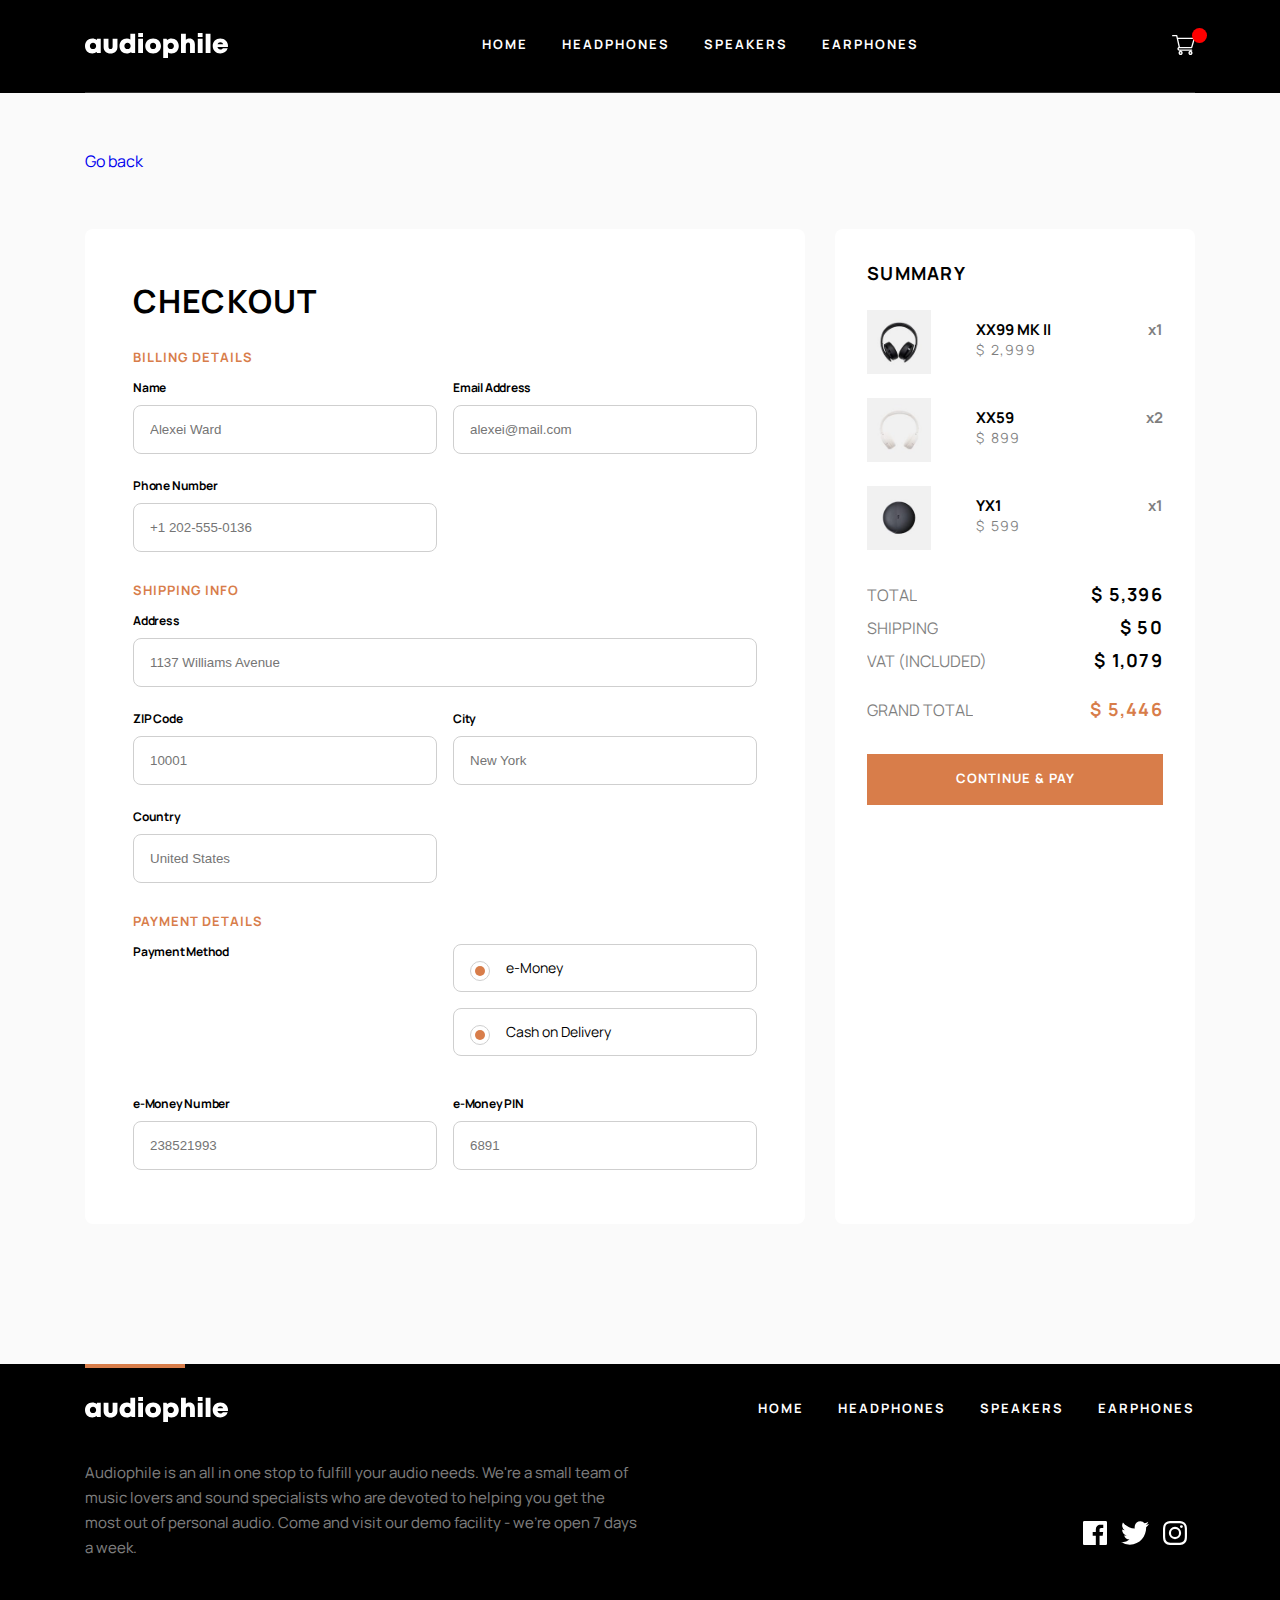
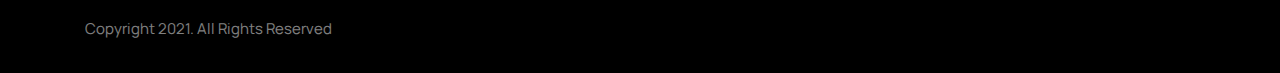
==== commit 3d7e0983: "bem - buttons" ====
--- a/src/pages/checkout.html
+++ b/src/pages/checkout.html
@@ -11,7 +11,10 @@
     <header id="categories-header">
       <div class="container">
         <div class="logo">
-          <a href="index.html">
+          <div class="burger-menu" id="burger-menu">
+            <img src="../../assets/images/home/tablet/icon-burger-menu.svg" alt="burger-menu">
+          </div>
+          <a href="../../index.html">
             <img src="../../assets/images/shared/desktop/logo.svg" alt="logo" />
           </a>
         </div>
@@ -111,6 +114,40 @@
               back to home
             </button>
           </div>
+        </div>
+      </div>
+      <div id="products-modal" class="modal hidden">
+        <div class="container">
+          <a href="#"
+            ><div>
+              <img
+                src="../../assets/images/shared/desktop/image-category-thumbnail-headphones.png"
+                alt="headphones"
+              />
+              <h2>headphones</h2>
+              <button><span>shop</span></button>
+            </div></a
+          >
+          <a href="#"
+            ><div>
+              <img
+                src="../../assets/images/shared/desktop/image-category-thumbnail-speakers.png"
+                alt="headphones"
+              />
+              <h2>headphones</h2>
+              <button><span>shop</span></button>
+            </div></a
+          >
+          <a href="#"
+            ><div>
+              <img
+                src="../../assets/images/shared/desktop/image-category-thumbnail-earphones.png"
+                alt="headphones"
+              />
+              <h2>headphones</h2>
+              <button><span>shop</span></button>
+            </div></a
+          >
         </div>
       </div>
       <section class="go-back">
--- a/assets/css/global.css
+++ b/assets/css/global.css
@@ -219,6 +219,106 @@
   opacity: 0.5;
 }
 
+#products-modal {
+  margin-top: 100px;
+  padding: 0;
+}
+
+#products-modal .container {
+  display: -ms-grid;
+  display: grid;
+  -ms-grid-columns: (minmax(70px, 1fr))[auto-fit];
+      grid-template-columns: repeat(auto-fit, minmax(70px, 1fr));
+  position: relative;
+  gap: 10px;
+  background: #fff;
+  border-radius: 0 0 8px 8px;
+}
+
+#products-modal .container a div {
+  display: -webkit-box;
+  display: -ms-flexbox;
+  display: flex;
+  -webkit-box-pack: end;
+      -ms-flex-pack: end;
+          justify-content: flex-end;
+  -webkit-box-align: center;
+      -ms-flex-align: center;
+          align-items: center;
+  -webkit-box-orient: vertical;
+  -webkit-box-direction: normal;
+      -ms-flex-direction: column;
+          flex-direction: column;
+  margin-top: 50px;
+  background: #f1f1f1;
+  border-radius: 8px;
+}
+
+#products-modal .container a div img {
+  width: 144px;
+  position: absolute;
+  top: 0;
+}
+
+#products-modal .container a div h2 {
+  font-family: "manrope-bold";
+  margin-top: 116px;
+  margin-bottom: 15px;
+  font-size: 18px;
+  line-height: 25px;
+  letter-spacing: 1.29px;
+  text-transform: uppercase;
+  color: #000;
+}
+
+#products-modal .container a div button {
+  text-transform: uppercase;
+  border: none;
+  outline: none;
+  background: none;
+  color: black;
+  opacity: 0.5;
+  font-family: "manrope-bold";
+  font-size: 13px;
+  line-height: 18px;
+  letter-spacing: 1px;
+  padding: 15px 30px;
+  cursor: pointer;
+}
+
+#products-modal .container a div button::after {
+  display: block;
+  content: "";
+  padding-bottom: 2px;
+  border-bottom: solid 2px #000;
+  -webkit-transform: scaleX(0);
+          transform: scaleX(0);
+  -webkit-transition: -webkit-transform 250ms ease-in-out;
+  transition: -webkit-transform 250ms ease-in-out;
+  transition: transform 250ms ease-in-out;
+  transition: transform 250ms ease-in-out, -webkit-transform 250ms ease-in-out;
+}
+
+#products-modal .container a div button:hover {
+  color: #d87d4a;
+}
+
+#products-modal .container a div button:hover::after {
+  -webkit-transform: scaleX(1);
+          transform: scaleX(1);
+}
+
+#products-modal .container a div button span::after {
+  content: "";
+  border: solid #d87d4a;
+  border-width: 0 3px 3px 0;
+  display: inline-block;
+  padding: 3px;
+  margin-left: 14px;
+  -webkit-transform: rotate(-45deg);
+          transform: rotate(-45deg);
+}
+
 .modal {
   position: fixed;
   /* Stay in place */
@@ -372,8 +472,25 @@
   width: 100%;
 }
 
+.modal .container .modal-content button::after {
+  display: block;
+  content: "";
+  border-bottom: solid 3px #fff;
+  -webkit-transform: scaleX(0);
+          transform: scaleX(0);
+  -webkit-transition: -webkit-transform 250ms ease-in-out;
+  transition: -webkit-transform 250ms ease-in-out;
+  transition: transform 250ms ease-in-out;
+  transition: transform 250ms ease-in-out, -webkit-transform 250ms ease-in-out;
+}
+
 .modal .container .modal-content button:hover {
   background: #fbaf85;
+}
+
+.modal .container .modal-content button:hover::after {
+  -webkit-transform: scaleX(1);
+          transform: scaleX(1);
 }
 
 /* The Close Button */
@@ -407,6 +524,110 @@
   margin-right: 5px;
 }
 
+.btn {
+  text-transform: uppercase;
+  border: none;
+  outline: none;
+  font-family: "manrope-bold";
+  font-size: 13px;
+  line-height: 18px;
+  letter-spacing: 1px;
+  padding: 15px 30px;
+  cursor: pointer;
+}
+
+.btn--primary {
+  background: #d87d4a;
+  color: #fff;
+}
+
+.btn--primary::after {
+  display: block;
+  content: "";
+  border-bottom: solid 3px #fff;
+  -webkit-transform: scaleX(0);
+          transform: scaleX(0);
+  -webkit-transition: -webkit-transform 250ms ease-in-out;
+  transition: -webkit-transform 250ms ease-in-out;
+  transition: transform 250ms ease-in-out;
+  transition: transform 250ms ease-in-out, -webkit-transform 250ms ease-in-out;
+}
+
+.btn--primary:hover {
+  background: #fbaf85;
+}
+
+.btn--primary:hover::after {
+  -webkit-transform: scaleX(1);
+          transform: scaleX(1);
+}
+
+.btn--secondary {
+  border: 1px solid #000;
+  color: #000;
+}
+
+.btn--secondary::after {
+  display: block;
+  content: "";
+  border-bottom: solid 3px #fff;
+  -webkit-transform: scaleX(0);
+          transform: scaleX(0);
+  -webkit-transition: -webkit-transform 250ms ease-in-out;
+  transition: -webkit-transform 250ms ease-in-out;
+  transition: transform 250ms ease-in-out;
+  transition: transform 250ms ease-in-out, -webkit-transform 250ms ease-in-out;
+}
+
+.btn--secondary:hover {
+  background: #000;
+  color: white;
+}
+
+.btn--secondary:hover::after {
+  -webkit-transform: scaleX(1);
+          transform: scaleX(1);
+}
+
+.btn--borderless {
+  background: none;
+  color: #000;
+  opacity: 0.5;
+}
+
+.btn--borderless::after {
+  display: block;
+  content: "";
+  padding-bottom: 2px;
+  border-bottom: solid 2px #000;
+  -webkit-transform: scaleX(0);
+          transform: scaleX(0);
+  -webkit-transition: -webkit-transform 250ms ease-in-out;
+  transition: -webkit-transform 250ms ease-in-out;
+  transition: transform 250ms ease-in-out;
+  transition: transform 250ms ease-in-out, -webkit-transform 250ms ease-in-out;
+}
+
+.btn--borderless:hover {
+  color: #d87d4a;
+}
+
+.btn--borderless:hover::after {
+  -webkit-transform: scaleX(1);
+          transform: scaleX(1);
+}
+
+.btn--borderless span::after {
+  content: "";
+  border: solid #d87d4a;
+  border-width: 0 3px 3px 0;
+  display: inline-block;
+  padding: 3px;
+  margin-left: 14px;
+  -webkit-transform: rotate(-45deg);
+          transform: rotate(-45deg);
+}
+
 #categories-header {
   background: #000;
 }
@@ -492,8 +713,25 @@
   cursor: pointer;
 }
 
+section.headphones-first .container .text-content button::after, section.headphones-second .container .text-content button::after, section.headphones-third .container .text-content button::after {
+  display: block;
+  content: "";
+  border-bottom: solid 3px #fff;
+  -webkit-transform: scaleX(0);
+          transform: scaleX(0);
+  -webkit-transition: -webkit-transform 250ms ease-in-out;
+  transition: -webkit-transform 250ms ease-in-out;
+  transition: transform 250ms ease-in-out;
+  transition: transform 250ms ease-in-out, -webkit-transform 250ms ease-in-out;
+}
+
 section.headphones-first .container .text-content button:hover, section.headphones-second .container .text-content button:hover, section.headphones-third .container .text-content button:hover {
   background: #fbaf85;
+}
+
+section.headphones-first .container .text-content button:hover::after, section.headphones-second .container .text-content button:hover::after, section.headphones-third .container .text-content button:hover::after {
+  -webkit-transform: scaleX(1);
+          transform: scaleX(1);
 }
 
 section.headphones-first .container div, section.headphones-second .container div, section.headphones-third .container div {
@@ -574,8 +812,25 @@
   cursor: pointer;
 }
 
+section.earphones-first .container .text-content button::after {
+  display: block;
+  content: "";
+  border-bottom: solid 3px #fff;
+  -webkit-transform: scaleX(0);
+          transform: scaleX(0);
+  -webkit-transition: -webkit-transform 250ms ease-in-out;
+  transition: -webkit-transform 250ms ease-in-out;
+  transition: transform 250ms ease-in-out;
+  transition: transform 250ms ease-in-out, -webkit-transform 250ms ease-in-out;
+}
+
 section.earphones-first .container .text-content button:hover {
   background: #fbaf85;
+}
+
+section.earphones-first .container .text-content button:hover::after {
+  -webkit-transform: scaleX(1);
+          transform: scaleX(1);
 }
 
 section.earphones-first .container div {
@@ -652,8 +907,25 @@
   cursor: pointer;
 }
 
+section.speakers-first .container .text-content button::after, section.speakers-second .container .text-content button::after {
+  display: block;
+  content: "";
+  border-bottom: solid 3px #fff;
+  -webkit-transform: scaleX(0);
+          transform: scaleX(0);
+  -webkit-transition: -webkit-transform 250ms ease-in-out;
+  transition: -webkit-transform 250ms ease-in-out;
+  transition: transform 250ms ease-in-out;
+  transition: transform 250ms ease-in-out, -webkit-transform 250ms ease-in-out;
+}
+
 section.speakers-first .container .text-content button:hover, section.speakers-second .container .text-content button:hover {
   background: #fbaf85;
+}
+
+section.speakers-first .container .text-content button:hover::after, section.speakers-second .container .text-content button:hover::after {
+  -webkit-transform: scaleX(1);
+          transform: scaleX(1);
 }
 
 section.speakers-first .container div, section.speakers-second .container div {
@@ -849,8 +1121,25 @@
   cursor: pointer;
 }
 
+section.also-like .container .product-container button::after {
+  display: block;
+  content: "";
+  border-bottom: solid 3px #fff;
+  -webkit-transform: scaleX(0);
+          transform: scaleX(0);
+  -webkit-transition: -webkit-transform 250ms ease-in-out;
+  transition: -webkit-transform 250ms ease-in-out;
+  transition: transform 250ms ease-in-out;
+  transition: transform 250ms ease-in-out, -webkit-transform 250ms ease-in-out;
+}
+
 section.also-like .container .product-container button:hover {
   background: #fbaf85;
+}
+
+section.also-like .container .product-container button:hover::after {
+  -webkit-transform: scaleX(1);
+          transform: scaleX(1);
 }
 
 #checkout-body {
@@ -933,7 +1222,7 @@
 
 section.checkout .container form .checkout-details fieldset .fields .input input {
   padding: 1rem 0 1rem 1rem;
-  border: 1px solid #CFCFCF;
+  border: 1px solid #cfcfcf;
   border-radius: 8px;
 }
 
@@ -945,7 +1234,7 @@
 
 section.checkout .container form .checkout-details .payment-details .method-radio {
   border: 1px solid;
-  border-color: #CFCFCF;
+  border-color: #cfcfcf;
   padding: 1rem 0 1rem 3.25rem;
   border-radius: 0.5rem;
   font-size: 0.875rem;
@@ -980,7 +1269,7 @@
   width: 20px;
   height: 20px;
   border: 1px solid;
-  border-color: #CFCFCF;
+  border-color: #cfcfcf;
   border-radius: 50%;
   position: absolute;
   left: 1rem;
@@ -1076,8 +1365,25 @@
   width: 100%;
 }
 
+section.checkout .container form .summary .continue button::after {
+  display: block;
+  content: "";
+  border-bottom: solid 3px #fff;
+  -webkit-transform: scaleX(0);
+          transform: scaleX(0);
+  -webkit-transition: -webkit-transform 250ms ease-in-out;
+  transition: -webkit-transform 250ms ease-in-out;
+  transition: transform 250ms ease-in-out;
+  transition: transform 250ms ease-in-out, -webkit-transform 250ms ease-in-out;
+}
+
 section.checkout .container form .summary .continue button:hover {
   background: #fbaf85;
+}
+
+section.checkout .container form .summary .continue button:hover::after {
+  -webkit-transform: scaleX(1);
+          transform: scaleX(1);
 }
 
 #checkout-container {
@@ -1129,7 +1435,7 @@
 }
 
 #checkout-container #modal-content .order-product .item .other, #checkout-container #modal-content .order-product .item .temp {
-  border-top: 1px solid #CFCFCF;
+  border-top: 1px solid #cfcfcf;
   text-align: center;
   font-family: "manrope-bold";
   opacity: 0.5;
@@ -1211,8 +1517,51 @@
   font-size: 13px;
 }
 
+body header .container nav ul li a::after {
+  display: block;
+  content: "";
+  border-bottom: solid 3px #fff;
+  -webkit-transform: scaleX(0);
+          transform: scaleX(0);
+  -webkit-transition: -webkit-transform 250ms ease-in-out;
+  transition: -webkit-transform 250ms ease-in-out;
+  transition: transform 250ms ease-in-out;
+  transition: transform 250ms ease-in-out, -webkit-transform 250ms ease-in-out;
+}
+
 body header .container nav ul li a:hover {
   color: #d87d4a;
+}
+
+body header .container nav ul li a:hover::after {
+  -webkit-transform: scaleX(1);
+          transform: scaleX(1);
+}
+
+body header .container .cart a {
+  position: relative;
+}
+
+body header .container .cart a::after {
+  content: attr(data-items-count);
+  width: 15px;
+  height: 15px;
+  border-radius: 50%;
+  background: red;
+  font-size: 12px;
+  color: #fff;
+  position: absolute;
+  top: -10px;
+  right: -12px;
+  display: -webkit-box;
+  display: -ms-flexbox;
+  display: flex;
+  -webkit-box-pack: center;
+      -ms-flex-pack: center;
+          justify-content: center;
+  -webkit-box-align: center;
+      -ms-flex-align: center;
+          align-items: center;
 }
 
 body header .container .burger-menu {
@@ -1282,8 +1631,25 @@
   cursor: pointer;
 }
 
+body main section.new-product .container .text-content button::after {
+  display: block;
+  content: "";
+  border-bottom: solid 3px #fff;
+  -webkit-transform: scaleX(0);
+          transform: scaleX(0);
+  -webkit-transition: -webkit-transform 250ms ease-in-out;
+  transition: -webkit-transform 250ms ease-in-out;
+  transition: transform 250ms ease-in-out;
+  transition: transform 250ms ease-in-out, -webkit-transform 250ms ease-in-out;
+}
+
 body main section.new-product .container .text-content button:hover {
   background: #fbaf85;
+}
+
+body main section.new-product .container .text-content button:hover::after {
+  -webkit-transform: scaleX(1);
+          transform: scaleX(1);
 }
 
 body main section.products {
@@ -1293,8 +1659,8 @@
 body main section.products .container {
   display: -ms-grid;
   display: grid;
-  -ms-grid-columns: (minmax(100px, 1fr))[auto-fit];
-      grid-template-columns: repeat(auto-fit, minmax(100px, 1fr));
+  -ms-grid-columns: (minmax(70px, 1fr))[auto-fit];
+      grid-template-columns: repeat(auto-fit, minmax(70px, 1fr));
   position: relative;
   gap: 10px;
 }
@@ -1335,36 +1701,6 @@
   color: #000;
 }
 
-body main section.products .container a div button {
-  text-transform: uppercase;
-  border: none;
-  outline: none;
-  background: none;
-  color: black;
-  opacity: 0.5;
-  font-family: "manrope-bold";
-  font-size: 13px;
-  line-height: 18px;
-  letter-spacing: 1px;
-  padding: 15px 30px;
-  cursor: pointer;
-}
-
-body main section.products .container a div button:hover {
-  color: #d87d4a;
-}
-
-body main section.products .container a div button span::after {
-  content: "";
-  border: solid #d87d4a;
-  border-width: 0 3px 3px 0;
-  display: inline-block;
-  padding: 3px;
-  margin-left: 14px;
-  -webkit-transform: rotate(-45deg);
-          transform: rotate(-45deg);
-}
-
 body main section.products-layout {
   margin-top: 168px;
   margin-bottom: 200px;
@@ -1431,24 +1767,8 @@
 }
 
 body main section.products-layout .container .speaker1 .text-content button {
-  text-transform: uppercase;
-  border: 1px solid #000;
-  outline: none;
-  background: none;
-  color: #000;
-  font-family: "manrope-bold";
-  font-size: 13px;
-  line-height: 18px;
-  letter-spacing: 1px;
-  padding: 15px 30px;
-  cursor: pointer;
   background: #000;
   color: #fff;
-}
-
-body main section.products-layout .container .speaker1 .text-content button:hover {
-  background: #000;
-  color: white;
 }
 
 body main section.products-layout .container .speaker1 .text-content button:hover {
@@ -1489,9 +1809,26 @@
   cursor: pointer;
 }
 
+body main section.products-layout .container .speaker2 .text-content button::after {
+  display: block;
+  content: "";
+  border-bottom: solid 3px #fff;
+  -webkit-transform: scaleX(0);
+          transform: scaleX(0);
+  -webkit-transition: -webkit-transform 250ms ease-in-out;
+  transition: -webkit-transform 250ms ease-in-out;
+  transition: transform 250ms ease-in-out;
+  transition: transform 250ms ease-in-out, -webkit-transform 250ms ease-in-out;
+}
+
 body main section.products-layout .container .speaker2 .text-content button:hover {
   background: #000;
   color: white;
+}
+
+body main section.products-layout .container .speaker2 .text-content button:hover::after {
+  -webkit-transform: scaleX(1);
+          transform: scaleX(1);
 }
 
 body main section.products-layout .container .earphones {
@@ -1549,9 +1886,26 @@
   cursor: pointer;
 }
 
+body main section.products-layout .container .earphones .text-container .text-content button::after {
+  display: block;
+  content: "";
+  border-bottom: solid 3px #fff;
+  -webkit-transform: scaleX(0);
+          transform: scaleX(0);
+  -webkit-transition: -webkit-transform 250ms ease-in-out;
+  transition: -webkit-transform 250ms ease-in-out;
+  transition: transform 250ms ease-in-out;
+  transition: transform 250ms ease-in-out, -webkit-transform 250ms ease-in-out;
+}
+
 body main section.products-layout .container .earphones .text-container .text-content button:hover {
   background: #000;
   color: white;
+}
+
+body main section.products-layout .container .earphones .text-container .text-content button:hover::after {
+  -webkit-transform: scaleX(1);
+          transform: scaleX(1);
 }
 
 body main section.audio-gear {
@@ -1643,8 +1997,25 @@
   font-size: 13px;
 }
 
+body footer .container .navigation nav ul li a::after {
+  display: block;
+  content: "";
+  border-bottom: solid 3px #fff;
+  -webkit-transform: scaleX(0);
+          transform: scaleX(0);
+  -webkit-transition: -webkit-transform 250ms ease-in-out;
+  transition: -webkit-transform 250ms ease-in-out;
+  transition: transform 250ms ease-in-out;
+  transition: transform 250ms ease-in-out, -webkit-transform 250ms ease-in-out;
+}
+
 body footer .container .navigation nav ul li a:hover {
   color: #d87d4a;
+}
+
+body footer .container .navigation nav ul li a:hover::after {
+  -webkit-transform: scaleX(1);
+          transform: scaleX(1);
 }
 
 body footer .container .navigation nav ul li:last-child {
@@ -1701,8 +2072,9 @@
   margin: 0 8px;
 }
 
-body footer .container .info .social:hover a img {
-  background: #d87d4a;
+body footer .container .info .social a img:hover {
+  -webkit-filter: invert(27%) sepia(51%) saturate(2878%) hue-rotate(346deg) brightness(104%) contrast(97%);
+          filter: invert(27%) sepia(51%) saturate(2878%) hue-rotate(346deg) brightness(104%) contrast(97%);
 }
 
 @media screen and (max-width: 1200px) {
@@ -1745,12 +2117,6 @@
         -ms-flex-direction: row;
             flex-direction: row;
   }
-  body section.headphones-first-detail .container .img-container {
-    width: 20%;
-  }
-  body section.headphones-first-detail .container .text-container {
-    width: 80%;
-  }
   body section.features .container {
     -webkit-box-orient: vertical;
     -webkit-box-direction: normal;
@@ -1768,6 +2134,13 @@
   }
   body section.features .container #in-the-box h2, body section.features .container #in-the-box ul {
     width: 50%;
+  }
+  body section.checkout .container form {
+    -ms-grid-columns: unset;
+        grid-template-columns: unset;
+  }
+  body section.checkout .container form .checkout-details, body section.checkout .container form .summary {
+    padding: 10px;
   }
 }
 
@@ -1886,4 +2259,50 @@
             align-items: flex-end;
   }
 }
+
+@media screen and (max-width: 560px) {
+  body main section.new-product .container .text-content h1 {
+    font-size: 25px;
+  }
+  body main section.products-layout .container .speaker1 .img-container #speaker-img {
+    width: 200px;
+  }
+  #products-modal .container a div img, body main section.products .container a div img {
+    width: 80px;
+    top: 20px;
+  }
+  #products-modal .container a div h2, body main section.products .container a div h2 {
+    font-size: 10px;
+    margin-top: 50px;
+  }
+  body main section.products-layout .container .earphones .text-container .text-content {
+    height: 200px;
+    padding-top: 20px;
+  }
+  body main section.products-layout .container .earphones .text-container .text-content h2 {
+    font-size: 15px;
+  }
+  body footer .container .navigation nav ul {
+    -webkit-box-orient: vertical;
+    -webkit-box-direction: normal;
+        -ms-flex-direction: column;
+            flex-direction: column;
+  }
+  body footer .container .navigation nav ul li {
+    margin: 0;
+  }
+}
+
+@media screen and (max-width: 375px) {
+  body main section.products .container, #products-modal .container {
+    -ms-grid-columns: 1fr;
+        grid-template-columns: 1fr;
+  }
+  body main section.products .container a div, #products-modal .container a div {
+    position: relative;
+  }
+  body main section.products .container a div img, #products-modal .container a div img {
+    top: -20px;
+  }
+}
 /*# sourceMappingURL=global.css.map */